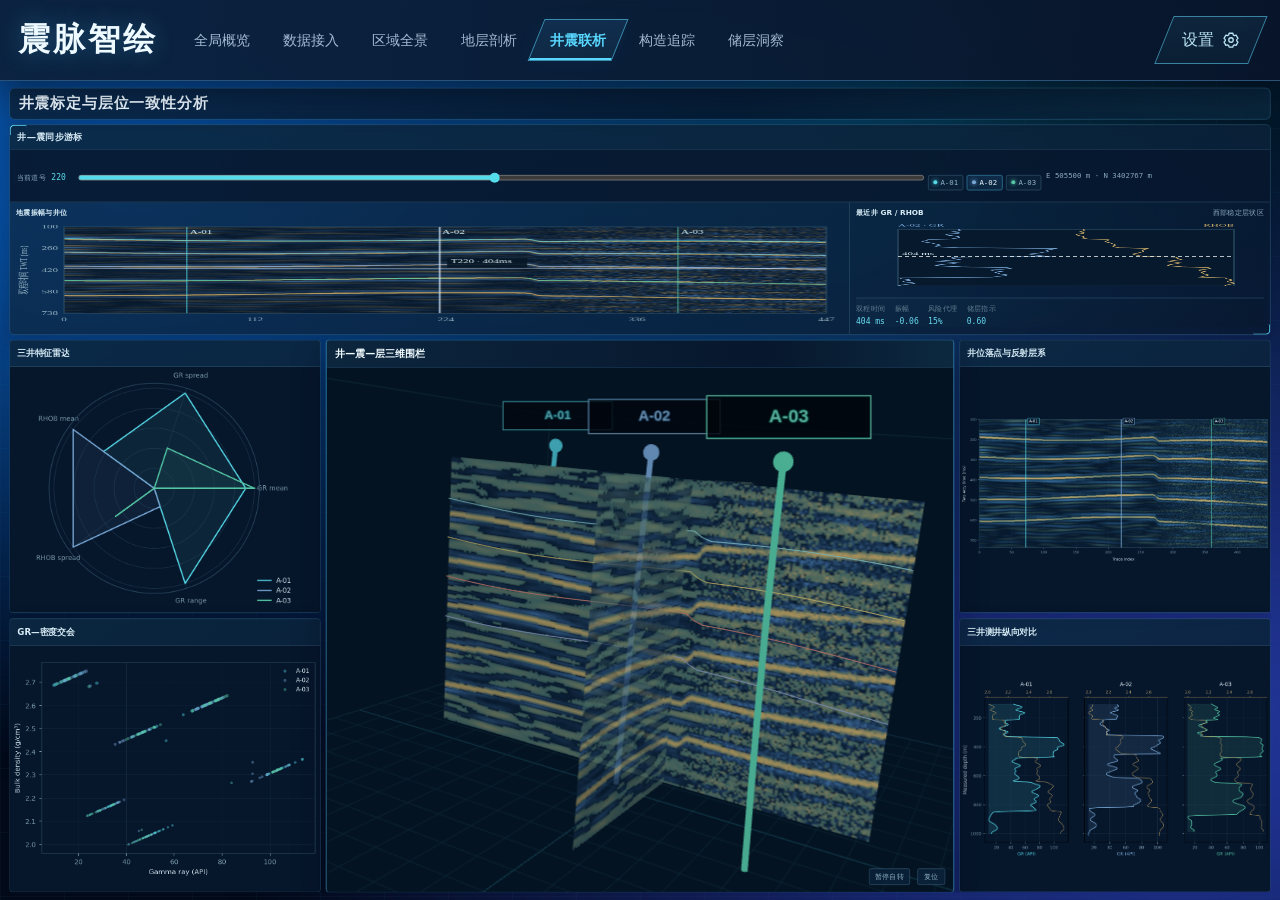
==== site/alignment.html @ fab3a232 "Deploy Zhenmai visualization site" ====
<!doctype html>
<html lang="zh-CN">
<head>
  <meta charset="utf-8"><meta name="viewport" content="width=device-width, initial-scale=1">
  <meta name="description" content="震脉智绘 · 井震联析"><title>井震联析 · 震脉智绘</title>
  <link rel="stylesheet" href="styles.css?v=visual-palette-1"><link rel="stylesheet" href="page-transitions.css?v=curtain-1">
  <script src="page-transitions.js?v=curtain-1"></script><script src="narrative-single-screen.js?v=1" defer></script><script src="assets/story-analysis-data.js?v=visual-palette-1" defer></script><script type="module" src="story-geology-three.js?v=renderer-parity-7"></script><script src="story-linked-analysis.js?v=visual-palette-1" defer></script><script src="active-case-context.js" defer></script><script src="assets/settings-model.js" defer></script><script src="settings.js" defer></script>
</head>
<body class="narrative-page welltie-page">
  <a class="skip-link" href="#main-content">跳到主要内容</a>
  <header class="site-header"><a class="brand" href="index.html">震脉智绘</a><nav aria-label="主要目录">
    <a href="index.html"><span>全局概览</span></a><a href="input.html"><span>数据接入</span></a><a href="data.html"><span>区域全景</span></a><a href="quality.html"><span>地层剖析</span></a><a href="alignment.html" aria-current="page"><span>井震联析</span></a><a href="inference.html"><span>构造追踪</span></a><a href="results.html"><span>储层洞察</span></a>
  </nav></header>
  <div class="narrative-content-viewport" data-narrative-viewport><div class="narrative-screen-canvas" data-narrative-screen><div class="workspace"><main id="main-content" class="story-main" tabindex="-1">
    <header class="story-heading"><div><h1>井震标定与层位一致性分析</h1></div><b>井震联析</b></header>
    <section id="uploaded-case-context" class="active-case-panel uploaded-case-context" hidden aria-label="当前上传案例"></section>
    <section id="analysis-console" class="analysis-console" data-analysis="welltie" aria-label="井震同步联动分析台"></section>
    <div class="story-grid story-orbit-grid welltie-story-grid">
      <figure class="story-panel story-hero-3d story-chart-6 orbit-main"><div class="story-panel-heading"><div><b>01</b><h2>井—震—层三维围栏</h2></div><span>SEISMIC FENCE · 3 WELLS</span></div><div class="story-interactive-3d"><canvas class="story-geology-canvas" data-scene="welltie" tabindex="0" role="img" aria-label="自动旋转、可拖拽缩放的地震振幅围栏与三口井"></canvas><span class="story-3d-hint">自动旋转 · 拖拽接管 · 滚轮缩放</span><button class="story-3d-reset" type="button">复位</button></div></figure>
      <figure class="story-panel story-chart-3 story-compact-chart orbit-side orbit-left-top"><div class="story-panel-heading"><div><b>02</b><h2>三井特征雷达</h2></div><span>WELL SIGNATURE</span></div><img class="story-image contain" src="assets/data-well-radar.png?v=visual-palette-1" alt="三口井伽马与密度统计特征的雷达图"></figure>
      <figure class="story-panel story-wide-panel story-chart-6 orbit-side orbit-right-top"><div class="story-panel-heading"><div><b>03</b><h2>井位落点与反射层系</h2></div><span>SEISMIC + WELLS</span></div><img class="story-image cover" src="assets/data-seismic-section.png?v=visual-palette-1" alt="地震剖面叠加三口井位置"></figure>
      <figure class="story-panel story-chart-3 story-compact-chart orbit-side orbit-left-bottom"><div class="story-panel-heading"><div><b>04</b><h2>GR—密度交会</h2></div><span>CROSSPLOT</span></div><img class="story-image contain" src="assets/data-well-crossplot.png?v=visual-palette-1" alt="三口井伽马值与体积密度的交会散点图"></figure>
      <figure class="story-panel story-logs-panel story-chart-12 orbit-side orbit-right-bottom"><div class="story-panel-heading"><div><b>05</b><h2>三井测井纵向对比</h2></div><span>GR + RHOB</span></div><img class="story-image contain" src="assets/data-well-log-correlation.png?v=visual-palette-1" alt="三口井的伽马和密度测井曲线对比"></figure>
    </div>
  </main></div></div></div>
</body>
</html>
---- site/styles.css ----
/* 任务2：深蓝科技风。四页共享主题，大屏动画为装饰效果。 */
:root {
  color-scheme: dark;
  --bg: #050e21;
  --surface: #0b1d36;
  --surface-deep: #08172d;
  --line: #2b5278;
  --accent: #59d8ff;
  --text: #e8f2ff;
  --muted: #a4bad3;
}
* { box-sizing: border-box; }
body { margin: 0; min-height: 100vh; color: var(--text); font: 16px/1.6 system-ui, "Microsoft YaHei", sans-serif; background: radial-gradient(ellipse at 10% 8%, #12375688, transparent 42%), radial-gradient(ellipse at 95% 70%, #142e6080, transparent 42%), var(--bg); background-attachment: fixed; }
body::before { content: ""; position: fixed; inset: 0; pointer-events: none; background-image: linear-gradient(#59d8ff09 1px, transparent 1px), linear-gradient(90deg, #59d8ff09 1px, transparent 1px); background-size: 64px 64px; }
body > header, body > .workspace { position: relative; }
a { color: var(--accent); }
a:focus-visible, button:focus-visible, input:focus-visible, select:focus-visible { outline: 2px solid var(--accent); outline-offset: 4px; }
.skip-link { position: absolute; left: 16px; top: -100px; z-index: 10; padding: 10px 16px; border: 1px solid var(--accent); background: var(--surface-deep); }
.skip-link:focus { top: 8px; }
.site-header { display: flex; align-items: center; flex-wrap: wrap; gap: 40px; padding: 16px 18px; background: linear-gradient(100deg, #0c213cee, #08152bee); border-bottom: 1px solid var(--line); box-shadow: 0 8px 32px #02071380; }
.brand { flex-shrink: 0; color: #edfaff; font-size: 32px; line-height: 1.3; font-weight: 700; letter-spacing: 3px; text-decoration: none; text-shadow: 0 0 24px #59d8ff40; }
.site-header nav { display: flex; flex-wrap: wrap; align-items: center; gap: 10px; }
nav a { display: block; transform: skewX(-22deg); padding: 10px 18px; border: 1px solid transparent; border-radius: 0; color: var(--muted); font-size: 16px; text-decoration: none; white-space: nowrap; transition: background .2s, color .2s, border-color .2s; }
nav a > span { display: block; transform: skewX(22deg); }
nav a:hover { color: var(--text); border-color: var(--line); background: #16385788; }
nav a[aria-current="page"] { color: var(--accent); border-color: #388db0; background: linear-gradient(180deg, #1b477166, #12334c88); box-shadow: inset 0 -2px 0 var(--accent), 0 0 20px #59d8ff0a; font-weight: 700; }
.site-header nav { flex: 1; }
.settings-nav-button { flex-shrink: 0; margin: 0 4px 0 auto; padding: 10px 17px; transform: skewX(-22deg); border: 1px solid #3883a0; border-radius: 0; background: linear-gradient(180deg,#173b5566,#0c263b88); color: #bce6f5; cursor: pointer; font-size: 16px; line-height: 1.6; }
.settings-nav-button > span { display: flex; align-items: center; gap: 8px; transform: skewX(22deg); }
.settings-nav-button svg { width: 18px; height: 18px; }
.settings-nav-button:hover { border-color: #63d6e9; color: #e3faff; background: #1b455b; }
.settings-dialog { width: min(560px,calc(100vw - 32px)); padding: 22px 24px 18px; color: #d7e6ef; border: 1px solid #36566c; border-radius: 12px; background: linear-gradient(145deg,#10263a,#081827); box-shadow: 0 24px 85px #000b; }
.settings-dialog::backdrop { background: #020911c9; backdrop-filter: blur(4px); }
.settings-heading { display: flex; align-items: center; gap: 12px; padding-bottom: 9px; }
.settings-heading h2 { margin: 0; color: #dcecf5; font-size: 17px; font-weight: 500; }
.settings-status { display: inline-flex; align-items: center; gap: 6px; margin-left: auto; font-size: 11px; color: #a9becb; }
.settings-status i { width: 7px; height: 7px; border-radius: 50%; background: #e6c365; box-shadow: 0 0 7px #e6c335; }
.settings-status[data-state="connected"] i { background: #64d5a9; box-shadow: 0 0 7px #64d5a935; }
.settings-status[data-state="disconnected"] i { background: #ed777f; box-shadow: 0 0 7px #ed777f35; }
.settings-refresh { display: grid; place-items: center; width: 28px; height: 28px; margin: 0; padding: 4px; border: 1px solid #34566d; border-radius: 5px; color: #9dc9d4; background: #0a2132; cursor: pointer; }
.settings-refresh:disabled { opacity: .6; }
.settings-refresh-icon { width: 18px; height: 18px; transform-origin: center; }
.settings-rows { display: block; margin: 0; }
.settings-rows > div { display: flex; align-items: center; justify-content: space-between; gap: 18px; min-width: 0; padding: 16px 0; border-bottom: 1px dashed #6b87932a; }
.settings-rows > div:last-child { border-bottom: 0; }
.settings-rows dt { flex: none; color: #8fa6b6; font-size: 13px; font-weight: 400; }
.settings-rows dd { margin: 0; color: #6cddde; font-size: 13px; line-height: 1.55; font-family: 'Cascadia Mono',Consolas,monospace; text-align: right; overflow-wrap: anywhere; }
.settings-rows .settings-parameters dt { color: #bdced9; font-size: 16px; font-weight: 700; }
.settings-rows .settings-parameters dd { color: #8ce8e4; font-size: 13px; font-weight: 600; }
.settings-footer { display: flex; justify-content: flex-end; margin-top: 14px; }
.settings-footer button { margin: 0; padding: 6px 18px; border: 1px solid #49778a; border-radius: 5px; background: #123145; color: #b5e1e4; font-size: 13px; cursor: pointer; }
@media (max-width:600px) { .settings-dialog { padding: 18px; } .settings-rows > div { gap: 12px; } .settings-rows dd { font-size: 11px; } .settings-nav-button { padding: 10px 13px; } }
.workspace { max-width: 1440px; min-height: 75vh; margin: 0 auto; }
main { min-width: 0; width: 100%; padding: 32px 24px; }
.page-heading { margin: 8px auto 30px; text-align: center; }
.page-heading h1 { letter-spacing: 4px; }
.page-heading p { margin: 10px 0 0; color: var(--muted); }
.page-heading::after { content: ""; display: block; width: 80px; height: 2px; margin: 18px auto 0; background: linear-gradient(90deg, transparent, var(--accent), transparent); }
section { position: relative; margin-bottom: 24px; padding: 28px; border: 1px solid var(--line); border-radius: 8px; background: linear-gradient(145deg, #0e2742ee, #08182eee); box-shadow: inset 0 1px 0 #9bdcff0a, 0 12px 32px #00091740; }
section::before, section::after { content: ""; position: absolute; width: 24px; height: 14px; pointer-events: none; }
section::before { top: -1px; left: -1px; border-top: 2px solid var(--accent); border-left: 2px solid var(--accent); border-radius: 8px 0 0; }
section::after { bottom: -1px; right: -1px; border-bottom: 2px solid var(--accent); border-right: 2px solid var(--accent); border-radius: 0 0 8px; }
section > h2, section > p { text-align: center; }
h1, h2, h3 { line-height: 1.4; }
h1 { margin: 0; font-size: 28px; }
h2 { margin: 0 0 18px; font-size: 22px; font-weight: 600; }
h3 { margin: 0 0 16px; font-size: 18px; font-weight: 600; }
.grid { display: grid; grid-template-columns: repeat(2, minmax(0, 1fr)); gap: 20px; }
.panel, fieldset, .control-panel { min-width: 0; margin: 0; padding: 20px; border: 1px solid var(--line); border-radius: 6px; background: linear-gradient(145deg, #102d4c66, #07152a99); box-shadow: inset 0 0 22px #10365522; }
.panel h3 { text-align: center; }
figure { margin: 0; }
fieldset { height: 100%; }
legend { padding: 0 10px; color: var(--accent); font-size: 17px; font-weight: 600; }
.placeholder { display: grid; place-items: center; min-height: 220px; padding: 24px; border: 1px solid #284e71; border-radius: 4px; color: var(--muted); text-align: center; background: linear-gradient(#59d8ff06 1px, transparent 1px), linear-gradient(90deg, #59d8ff06 1px, transparent 1px), #06152a; background-size: 32px 32px; }
figcaption, .hint { color: var(--muted); font-size: 14px; }
figcaption { padding-top: 12px; text-align: center; }
label { display: block; margin: 14px 0 8px; color: #c1d3e9; font-size: 14px; }
input, select { width: 100%; max-width: 100%; padding: 12px; border: 1px solid #375c81; border-radius: 5px; color: var(--text); background: #07182d; font: inherit; }
input[type="file"] { border-style: dashed; font-size: 14px; }
input::file-selector-button { margin-right: 12px; padding: 8px 12px; border: 1px solid #3989ac; border-radius: 3px; color: #d7f5ff; background: #143b59; cursor: pointer; }
input[type="checkbox"] { width: auto; margin-right: 8px; accent-color: var(--accent); }
select:disabled, fieldset:disabled { opacity: 1; }
button { display: block; margin: 20px auto 0; padding: 11px 22px; border: 1px solid #397291; border-radius: 5px; color: #bdd1e5; background: linear-gradient(180deg, #193953, #102940); font: inherit; }
button:disabled { cursor: not-allowed; }
#processing-parameters { margin-top: 20px; text-align: center; }
dl { display: grid; grid-template-columns: repeat(3, minmax(0, 1fr)); gap: 14px; }
dd { margin: 8px 0 0; font-size: 20px; }
table { width: 100%; margin-top: 18px; border: 1px solid var(--line); border-collapse: collapse; background: #081a31; }
caption { margin-bottom: 12px; color: var(--muted); font-size: 14px; text-align: center; }
th, td { padding: 14px; border: 1px solid var(--line); text-align: center; }
th { color: #c3e5fa; background: #12314c; font-weight: 500; }
td { color: var(--muted); }
/* 首页保留大图框架和底部监测栏。 */
.home-main { padding-bottom: 24px; }
.visual-screen { padding: 0; border-color: #366786; background: #07172d; overflow: hidden; }
.screen-visual { position: relative; display: grid; place-items: center; min-height: 0; height: auto; aspect-ratio: 16 / 9; overflow: hidden; isolation: isolate; }
.hero-image { display: block; width: 100%; height: 100%; object-fit: contain; }
.runtime-info { margin-bottom: 0; padding: 24px; }
.runtime-grid { grid-template-columns: repeat(5, minmax(0, 1fr)); margin: 20px 0 0; gap: 14px; }
.runtime-grid > div { min-width: 0; padding: 18px 12px; border: 1px solid #2d5477; border-radius: 5px; background: linear-gradient(145deg, #12304d88, #07172d); text-align: center; }
.runtime-grid dt { color: var(--muted); font-size: 14px; }
.runtime-grid dd { color: #b8eeff; font-size: 24px; font-variant-numeric: tabular-nums; overflow-wrap: anywhere; }
/* 首页动态明暗背景与无边框液态玻璃监测卡片。 */
.home-page > header, .home-page > .workspace { z-index: 1; }
.home-page::after { content: ""; position: fixed; inset: -12%; z-index: 0; pointer-events: none; background: radial-gradient(ellipse at 18% 26%, #075ab9ee, transparent 49%), radial-gradient(ellipse at 84% 76%, #263baee0, transparent 51%), radial-gradient(ellipse at 64% 25%, #07688799, transparent 40%); filter: blur(26px); animation: home-aura 8s ease-in-out infinite; }
.home-page .runtime-info { padding: 0; border: 0; border-radius: 0; background: transparent; box-shadow: none; }
.home-page .runtime-info::before, .home-page .runtime-info::after { content: none; }
.home-page .runtime-grid { margin: 0; gap: 18px; }
.home-page .runtime-grid > .glass-card { position: relative; display: flex; flex-direction: column; align-items: center; justify-content: center; min-height: 190px; padding: 22px 14px; overflow: hidden; border: 0; border-radius: 24px; background: rgba(4, 18, 42, .24); backdrop-filter: blur(8px) saturate(135%); -webkit-backdrop-filter: blur(8px) saturate(135%); box-shadow: 0 12px 30px #00091430; }
.glass-card::before { content: ""; position: absolute; inset: 0; pointer-events: none; background: radial-gradient(ellipse at 10% 0, #c5edff1a, transparent 60%), linear-gradient(140deg, #d3f2ff05, transparent 50%); }
.glass-card dt, .glass-card dd { position: relative; }
.home-page .runtime-grid dt { color: #c0d4e9; }
.home-page .runtime-grid dd { margin: 12px 0 0; }
.metric-chart small { display: block; margin-top: 8px; color: var(--muted); font-size: 12px; }
.usage-chart { position: relative; width: 92px; height: 92px; margin: auto; }
.usage-chart svg { display: block; width: 100%; height: 100%; transform: rotate(-90deg); }
.usage-chart circle { fill: none; stroke-width: 9; }
.usage-fill { stroke: #35bd7a; stroke-linecap: butt; }
.data-input-grid { max-width: 1180px; margin: 0 auto; }
.check-data-button:not(:disabled) { color: #d5f5ff; border-color: #459dbd; cursor: pointer; }
.check-data-button:disabled { opacity: .5; }
.file-upload-control { position: relative; display: flex; align-items: center; gap: 12px; padding: 12px; border: 1px dashed #375c81; border-radius: 5px; background: #07182d; }
.upload-file-input { position: absolute; width: 1px; height: 1px; margin: -1px; padding: 0; border: 0; overflow: hidden; clip-path: inset(50%); }
.file-upload-control:focus-within { outline: 2px solid var(--accent); outline-offset: 3px; }
.file-select-button { flex: none; margin: 0; padding: 8px 12px; border: 1px solid #3989ac; border-radius: 3px; color: #d7f5ff; background: #143b59; cursor: pointer; font-size: 14px; }
.file-upload-status { flex: 1; min-width: 0; display: grid; gap: 8px; min-height: 24px; margin: 0; padding: 0; list-style: none; font-size: 14px; }
.file-upload-status li { display: flex; align-items: center; gap: 8px; }
.upload-file-name { flex: 0 1 auto; min-width: 0; overflow: hidden; white-space: nowrap; text-overflow: ellipsis; color: #c9ddec; }
.upload-file-state { min-width: 0; overflow-wrap: anywhere; color: var(--muted); }
.upload-file-state[data-state="ready"] { flex: none; color: #35bd7a; font-size: 20px; font-weight: 700; }
.upload-file-state[data-state="error"] { color: #ff9d9d; }
.data-validation-controls { text-align: center; }
.data-validation-controls .hint { margin: 10px 0 0; }
dialog { width: min(940px, calc(100vw - 32px)); max-height: 85vh; padding: 24px; overflow: auto; border: 1px solid #397ba1; border-radius: 12px; color: var(--text); background: linear-gradient(145deg, #102e4d, #08182e); box-shadow: 0 24px 80px #000916aa; }
dialog::backdrop { background: #02091dcc; backdrop-filter: blur(6px); }
.dialog-heading { display: flex; align-items: center; gap: 16px; }
.dialog-heading h2 { flex: 1; margin: 0; text-align: center; }
#close-data-check { margin: 0; width: 38px; height: 38px; padding: 0; border: 0; background: transparent; color: var(--accent); font-size: 28px; cursor: pointer; }
#data-check-note { margin: 16px 0; text-align: center; }
.table-scroll { overflow: auto; }
.table-scroll table { min-width: 560px; }
.table-scroll td { overflow-wrap: anywhere; }
/* 首页左图右侧监测：说明留白位于图片下方。 */
.home-main { display: grid; grid-template-columns: minmax(0, 1fr) clamp(180px, 18vw, 240px); gap: 20px; align-items: stretch; }
.home-page .visual-screen { display: grid; grid-template-rows: minmax(0, 1fr) clamp(140px, 20dvh, 210px); min-width: 0; min-height: 0; margin: 0; }
.home-page .screen-visual { width: 100%; height: 100%; min-height: 0; aspect-ratio: auto; }
.home-page .hero-image { min-width: 0; min-height: 0; }
.visual-explanation { min-height: 0; padding: 12px 16px; background: transparent; }
.home-page .runtime-info { min-width: 0; min-height: 0; margin: 0; }
.home-page .runtime-grid { display: grid; height: 100%; grid-template-columns: minmax(0, 1fr); grid-template-rows: repeat(4, minmax(0, 1fr)); gap: 10px; }
.home-page .runtime-grid > .glass-card { min-height: 0; padding: 10px 12px; border-radius: 18px; }
.home-page .runtime-grid dd { margin-top: 6px; font-size: 22px; }
.home-page .usage-chart { width: clamp(40px, 8dvh, 68px); height: clamp(40px, 8dvh, 68px); }
.home-page .metric-chart small { margin-top: 4px; font-size: 11px; line-height: 1.3; }
@media (min-width: 900px) and (min-height: 560px) {
  .home-page { display: flex; flex-direction: column; height: 100dvh; }
  .home-page .site-header { flex: none; }
  .home-page .workspace { flex: 1; width: 100%; min-height: 0; }
  .home-page .home-main { height: 100%; min-height: 0; padding: 24px; }
}
@media (min-width: 900px) and (max-height: 740px) {
  .home-page .home-main { padding: 16px 24px; }
  .home-page .runtime-grid > .glass-card { padding: 8px 10px; }
  .home-page .runtime-grid dt { font-size: 12px; }
  .home-page .runtime-grid dd { margin-top: 4px; }
  .home-page .usage-chart { width: clamp(32px, 7dvh, 56px); height: clamp(32px, 7dvh, 56px); }
}
@media (max-width: 899px), (max-height: 559px) {
  .home-page .visual-screen { min-height: 500px; }
  .home-page .runtime-grid { min-height: 500px; }
}
@media (max-width: 540px) {
  .home-page .home-main { grid-template-columns: minmax(0, 1fr) 120px; gap: 10px; padding: 16px 10px; }
  .home-page .runtime-grid > .glass-card { padding: 10px 6px; }
  .home-page .runtime-grid dt { font-size: 12px; }
}
@keyframes home-aura { 0%, 100% { opacity: .38; transform: translate(-12%, -6%) scale(1); } 25% { opacity: .8; transform: translate(6%, -10%) scale(1.1); } 50% { opacity: 1; transform: translate(12%, 6%) scale(1.14); } 75% { opacity: .7; transform: translate(-6%, 10%) scale(1.06); } }
@media (max-width: 760px) {
  .site-header { gap: 16px; padding: 16px 18px; }
  .brand { font-size: 28px; }
  .site-header nav { gap: 6px; }
  nav a { padding: 8px 12px; font-size: 14px; }
  main { padding: 24px 16px; }
  section { padding: 20px 16px; }
  .grid, dl { grid-template-columns: 1fr; }
  h1 { font-size: 24px; }
  .panel, fieldset, .control-panel { padding: 16px; }
  .placeholder { min-height: 190px; }
  .screen-visual { min-height: 0; height: auto; }
  .runtime-info { padding: 20px 16px; }
}
@media (max-width: 480px) {
  .site-header nav { width: 100%; justify-content: center; }
  nav a { padding: 8px 10px; }
}
@media (prefers-reduced-motion: reduce) {
  .home-page::after { animation-duration: 16s; }
  nav a { transition: none; }
}
/* 首页铺宽，并将两张示例图连接到地质结构。 */
.home-page { background-color: #020918; }
.home-page .workspace { max-width: none; width: 100%; }
.home-page .home-main { grid-template-columns: minmax(0, 1fr) clamp(200px, 18vw, 300px); gap: 18px; padding: 12px 16px 16px; }
.home-page .visual-screen { background: rgba(4, 18, 42, .22); backdrop-filter: blur(8px) saturate(120%); -webkit-backdrop-filter: blur(8px) saturate(120%); }
.example-charts { display: grid; grid-template-columns: repeat(2, minmax(0, 1fr)); gap: 18px; }
.example-chart { display: grid; grid-template-rows: auto minmax(0, 1fr); min-width: 0; min-height: 0; padding: 8px 12px; border: 1px solid #284965; border-radius: 5px; background: rgba(4, 18, 42, .1); }
.example-chart figcaption { padding: 0 0 4px; color: #cfe4f2; font-size: 14px; }
.example-chart figcaption span { margin-left: 10px; color: var(--muted); font-size: 11px; }
.example-chart svg { display: block; width: 100%; height: 100%; min-height: 0; }
.example-chart svg text { fill: #a4bad3; font: 14px system-ui, sans-serif; }
.chart-grid { stroke: #25405a; stroke-width: 1; fill: none; }
.chart-axis { stroke: #5c7894; stroke-width: 1; fill: none; }
.chart-signal { fill: none; stroke-width: 2; stroke-linejoin: round; stroke-linecap: round; }
.seismic-signal, .seismic-link { stroke: #75c4d8; }
.well-signal, .well-link { stroke: #a1b2e9; }
.trace-connections { position: absolute; inset: 0; z-index: 3; display: block; width: 100%; height: 100%; overflow: visible; pointer-events: none; }
.trace-path { fill: none; stroke-width: 1.6; stroke-linejoin: round; opacity: .85; }
.home-page .model-name { font-size: clamp(16px, 1.3vw, 21px); white-space: nowrap; }
.model-version { display: block; margin-top: 8px; font-size: 12px; line-height: 1.5; color: #a4bad3; }
.home-page .metric-chart { display: flex; flex-direction: column; align-items: center; gap: 4px; }
.home-page .usage-chart { width: clamp(40px, calc((100dvh - 140px) / 4 - 80px), 100px); height: clamp(40px, calc((100dvh - 140px) / 4 - 80px), 100px); }
.usage-number { display: block; color: #dff4ff; font-size: 22px; line-height: 1.2; text-align: center; }
@media (min-width: 900px) and (max-height: 740px) {
  .home-page .usage-chart { width: clamp(40px, calc((100dvh - 132px) / 4 - 70px), 86px); height: clamp(40px, calc((100dvh - 132px) / 4 - 70px), 86px); }
  .usage-number { font-size: 20px; }
}
@media (min-width: 900px) and (max-height: 740px) {
  .site-header { padding-top: 12px; padding-bottom: 12px; }
  .home-page .visual-explanation { padding: 8px 12px; }
  .example-chart { padding: 6px 10px; }
}
@media (max-width: 540px) {
  .home-page .home-main { grid-template-columns: minmax(0, 1fr) 120px; gap: 10px; padding: 12px 8px; }
  .home-page .visual-screen { min-height: 680px; grid-template-rows: minmax(0, 1fr) 280px; }
  .home-page .runtime-grid { min-height: 680px; }
  .example-charts { grid-template-columns: 1fr; gap: 10px; padding: 8px; }
}

/* Complete outlines keep the unoccupied arc transparent. */
.usage-chart circle.usage-outline { stroke: #1c416d; stroke-width: 1.4; }

/* 大屏左上角的横向分布图与地质结构分别占位。 */
.home-page .screen-visual { grid-template-columns: clamp(260px, 23vw, 340px) minmax(0, 1fr); gap: 14px; padding: 22px; }
.geology-distribution { align-self: start; width: 100%; min-width: 0; }
.geology-distribution h2 { margin: 0 0 22px; color: #d9ebf7; font-size: 18px; letter-spacing: 1px; text-align: left; }
.distribution-rows { display: grid; gap: 22px; margin: 0; padding: 0; list-style: none; }
.distribution-row { display: grid; grid-template-columns: 88px minmax(0, 1fr) 56px; gap: 10px; align-items: center; font-size: 12px; }
.distribution-name { color: #bed4e8; white-space: nowrap; }
.distribution-value { color: #d1eceb; text-align: right; font-variant-numeric: tabular-nums; white-space: nowrap; }
.distribution-track { display: block; height: 12px; }
.distribution-fill { display: block; height: 100%; border-radius: 999px; background: linear-gradient(90deg, #176bc5, #29c7a5); }
@media (max-width: 899px) {
  .home-page .screen-visual { grid-template-columns: minmax(0, 1fr); grid-template-rows: auto minmax(0, 1fr); gap: 14px; padding: 16px; }
  .geology-distribution { max-width: 380px; justify-self: start; }
  .geology-distribution h2 { margin-bottom: 14px; font-size: 16px; }
  .distribution-rows { gap: 12px; }
}
@media (max-width: 540px) {
  .home-page .screen-visual { padding: 12px; gap: 10px; }
  .distribution-row { grid-template-columns: 82px minmax(0, 1fr) 49px; gap: 6px; font-size: 11px; }
  .distribution-track { height: 10px; }
}

/* 首页数据驾驶舱：顶部 KPI、三列运行态面板与底部明细表。 */
.home-page { overflow-y: auto; }
.home-page .workspace { min-height: 0; }
.home-page .home-main {
  display: grid;
  grid-template-columns: minmax(236px, 274px) minmax(540px, 1fr) minmax(252px, 296px);
  grid-template-areas:
    "overview overview overview"
    "left visual runtime"
    "bottom bottom bottom";
  grid-template-rows: auto auto auto;
  gap: 14px;
  height: auto;
  min-height: 100%;
  padding: 14px 16px 22px;
}
.home-page .dashboard-overview { grid-area: overview; margin: 0; padding: 16px 18px; border-color: #285573; background: linear-gradient(100deg, #0b223bd9, #07172dd9 58%, #0c2940c7); }
.dashboard-overview::before, .dashboard-overview::after, .dashboard-bottom::before, .dashboard-bottom::after { content: none; }
.dashboard-title-row { display: flex; align-items: center; justify-content: space-between; gap: 20px; margin-bottom: 14px; }
.dashboard-title-row h1 { margin: 2px 0 0; color: #edf8ff; font-size: 22px; letter-spacing: .08em; }
.dashboard-kicker { margin: 0; color: #56cfe6; font: 9px/1.4 Consolas, monospace; letter-spacing: .2em; text-align: left !important; }
.dashboard-live { display: flex; align-items: center; gap: 9px; color: #8fb0c5; font-size: 11px; white-space: nowrap; }
.dashboard-live i { width: 7px; height: 7px; border-radius: 50%; background: #55e0b4; box-shadow: 0 0 0 4px #55e0b414, 0 0 10px #55e0b4; animation: dashboard-pulse 1.8s ease-out infinite; }
.dashboard-live time { min-width: 70px; padding-left: 8px; border-left: 1px solid #31536b; color: #69d9e5; font: 11px/1.4 Consolas, monospace; }
.overview-kpis { display: grid; grid-template-columns: repeat(6, minmax(0, 1fr)); gap: 8px; margin: 0; }
.overview-kpis > div { position: relative; min-width: 0; padding: 11px 13px; overflow: hidden; border: 1px solid #284d68; border-radius: 4px; background: linear-gradient(145deg, #0e2b48a8, #07172da6); }
.overview-kpis > div::after { content: ""; position: absolute; right: -17px; bottom: -23px; width: 62px; height: 62px; border: 1px solid #4f9ab81c; border-radius: 50%; }
.overview-kpis dt { color: #89a8bd; font-size: 10px; letter-spacing: .08em; }
.overview-kpis dd { margin: 2px 0 1px; color: #e4f6ff; font: 600 21px/1.2 Consolas, monospace; white-space: nowrap; }
.overview-kpis dd small { margin-left: 3px; color: #91b3c7; font-size: 10px; }
.overview-kpis > div > small { display: block; overflow: hidden; color: #5f8199; font-size: 9px; white-space: nowrap; text-overflow: ellipsis; }
.overview-kpis .kpi-good { color: #67e0b6; }
.overview-kpis .kpi-accent { color: #66dbf0; }

.dashboard-rail { display: flex; flex-direction: column; gap: 12px; min-width: 0; }
.dashboard-left { grid-area: left; }
.dashboard-right { grid-area: right; }
.dashboard-card { min-width: 0; overflow: hidden; border: 1px solid #284d69; border-radius: 6px; background: linear-gradient(145deg, #0b2239db, #06162bd9); box-shadow: inset 0 1px 0 #8cdfff0b, 0 10px 28px #000b1836; }
.dashboard-card > header { display: flex; align-items: center; justify-content: space-between; gap: 10px; min-height: 43px; padding: 10px 12px; border-bottom: 1px solid #274760; background: #0c263e8f; }
.dashboard-card > header > div { display: flex; align-items: center; min-width: 0; gap: 8px; }
.dashboard-card > header span { color: #4f9bb8; font: 9px/1 Consolas, monospace; }
.dashboard-card > header h2 { margin: 0; overflow: hidden; color: #d8edf7; font-size: 13px; font-weight: 600; letter-spacing: .05em; white-space: nowrap; text-overflow: ellipsis; }
.dashboard-card > header em { flex: none; color: #5d899f; font: normal 8px/1 Consolas, monospace; letter-spacing: .08em; }
.compact-table-wrap { overflow-x: auto; }
.compact-table { width: 100%; margin: 0; border: 0; background: transparent; font-size: 10px; }
.compact-table th, .compact-table td { padding: 8px 7px; border: 0; border-bottom: 1px solid #233f563d; text-align: left; white-space: nowrap; }
.compact-table th { color: #6d91a8; background: #07192b94; font-size: 9px; font-weight: 500; }
.compact-table td { color: #a9c1d1; }
.compact-table tbody tr:last-child td { border-bottom: 0; }
.compact-table td:last-child, .compact-table th:last-child { text-align: right; }
.status-ok { color: #62d9ae; font-weight: 500; }
.asset-card { flex: 1 1 auto; }
.well-card, .quality-card { flex: 0 0 auto; }
.well-stat-list { display: grid; gap: 5px; padding: 11px 12px 7px; }
.well-stat-list > div { display: grid; grid-template-columns: 7px 44px 1fr auto; gap: 8px; align-items: center; min-width: 0; padding: 5px 0; font-size: 10px; }
.well-stat-list i { width: 6px; height: 18px; border-radius: 3px; background: var(--well); box-shadow: 0 0 8px var(--well); }
.well-stat-list strong { color: #d7e9f2; }
.well-stat-list span { overflow: hidden; color: #718fa4; white-space: nowrap; text-overflow: ellipsis; }
.well-stat-list b { color: #89cbd5; font: 10px/1 Consolas, monospace; }
.mini-axis { position: relative; height: 18px; margin: 0 12px 12px; border-top: 1px solid #365d77; background: linear-gradient(90deg, #59d8ff0b 1px, transparent 1px) 0 0 / 20% 100%; }
.mini-axis i { position: absolute; top: -4px; width: 1px; height: 11px; background: #70ddec; box-shadow: 0 0 7px #70ddec; }
.quality-bars { display: grid; gap: 11px; padding: 12px; }
.quality-bars > div { display: grid; grid-template-columns: 1fr auto; gap: 5px 8px; align-items: center; font-size: 9px; }
.quality-bars span { color: #8ba7b9; }
.quality-bars b { color: #bfdce7; font: 9px/1 Consolas, monospace; }
.quality-bars i { grid-column: 1 / -1; display: block; height: 4px; overflow: hidden; border-radius: 4px; background: #102e44; }
.quality-bars u { display: block; min-width: 3px; height: 100%; border-radius: inherit; background: linear-gradient(90deg, #176bc5, #37d7b1); text-decoration: none; }
.quality-bars .risk-low { background: #45ca9c; }
.quality-bars .risk-mid { background: linear-gradient(90deg, #2c92c8, #d8b85b); }
.quality-bars .risk-high { background: linear-gradient(90deg, #d8b85b, #dc7181); }

.home-page .visual-screen { grid-area: visual; align-self: stretch; min-height: 620px; margin: 0; grid-template-rows: minmax(0, 1fr) 170px; border-color: #285b78; background: rgba(4, 18, 42, .42); }
.home-page .screen-visual { padding: 18px; grid-template-columns: minmax(210px, 31%) minmax(0, 1fr); }
.home-page .geology-distribution h2 { margin-bottom: 16px; font-size: 14px; }
.home-page .distribution-rows { gap: 16px; }
.home-page .distribution-row { grid-template-columns: 76px minmax(0, 1fr) 48px; gap: 7px; font-size: 10px; }
.home-page .visual-explanation { padding: 9px 11px; }
.home-page .example-charts { gap: 10px; }
.home-page .example-chart { background: #04152b8c; }

.home-page .runtime-info { grid-area: runtime; align-self: start; min-height: 0; }
.home-page .runtime-grid { display: grid; grid-template-columns: repeat(2, minmax(0, 1fr)); grid-template-rows: auto auto; height: auto; gap: 8px; }
.home-page .runtime-grid > .glass-card { min-height: 112px; padding: 11px 8px; border: 1px solid #284d696b; border-radius: 7px; background: linear-gradient(145deg, #0b263fbd, #06162bbd); }
.home-page .runtime-grid > .glass-card:first-child { grid-column: 1 / -1; min-height: 86px; }
.home-page .runtime-grid dt { font-size: 10px; }
.home-page .runtime-grid dd { margin-top: 5px; font-size: 17px; }
.home-page .runtime-grid > .glass-card:first-child dd { margin-top: 4px; }
.home-page .model-name { font-size: 15px; }
.home-page .model-version { margin-top: 2px; font-size: 9px; }
.home-page .usage-chart { width: 45px; height: 45px; }
.home-page .usage-number { font-size: 13px; }
.home-page .metric-chart { gap: 1px; }
.home-page .service-metric { display: grid; place-items: center; gap: 4px; }
.home-page .service-metric strong { color: #64dfbd; font: 600 19px/1 Consolas, monospace; }
.home-page .service-metric small { color: #628399; font: 8px/1.3 Consolas, monospace; white-space: nowrap; }
.home-page .dashboard-right { grid-area: runtime; align-self: stretch; z-index: 2; padding-top: 333px; }
.alignment-matrix-card, .queue-card { flex: 1 1 0; }
.matrix-table td:first-child { color: #c7dce8; }
.matrix-table td b { color: #68dabc; font: 10px/1 Consolas, monospace; }
.well-dot { display: inline-block; width: 6px; height: 6px; margin-right: 6px; border-radius: 50%; }
.dot-a01 { background: #56cfe7; }.dot-a02 { background: #97a9f3; }.dot-a03 { background: #36c69e; }
.queue-list { display: grid; gap: 0; margin: 0; padding: 4px 11px 8px; list-style: none; }
.queue-list li { display: grid; grid-template-columns: 9px 1fr auto; gap: 7px; align-items: center; padding: 9px 0; border-bottom: 1px solid #27445a55; color: #a8c1d0; font-size: 10px; }
.queue-list li:last-child { border-bottom: 0; }
.queue-list i { width: 6px; height: 6px; border: 1px solid #4db8cf; border-radius: 50%; box-shadow: inset 0 0 4px #4db8cf; }
.queue-list b { color: #5f899e; font-size: 9px; font-weight: 500; }

.home-page .dashboard-bottom { grid-area: bottom; display: grid; grid-template-columns: repeat(3, minmax(0, 1fr)); gap: 12px; margin: 0; padding: 0; border: 0; background: transparent; box-shadow: none; }
.dashboard-bottom > .dashboard-card { min-height: 218px; }
.workflow-steps { display: grid; gap: 0; margin: 0; padding: 7px 12px; list-style: none; }
.workflow-steps li { display: grid; grid-template-columns: 22px 1fr auto; gap: 8px; align-items: center; min-width: 0; padding: 7px 0; border-bottom: 1px solid #27445a55; }
.workflow-steps li:last-child { border: 0; }
.workflow-steps li > i { display: grid; place-items: center; width: 20px; height: 20px; border: 1px solid #365e78; border-radius: 50%; color: #688ba1; font: normal 9px/1 Consolas, monospace; }
.workflow-steps li div { min-width: 0; }
.workflow-steps strong, .workflow-steps span { display: block; overflow: hidden; white-space: nowrap; text-overflow: ellipsis; }
.workflow-steps strong { color: #bcd4e1; font-size: 10px; }
.workflow-steps span { color: #5d7d92; font-size: 9px; }
.workflow-steps li > b { color: #5f8196; font: 9px/1 Consolas, monospace; }
.workflow-steps .is-done > i { border-color: #399878; color: #6ee4b8; background: #123d36; }
.workflow-steps .is-done > b { color: #60d7ac; }
.workflow-steps .is-current > i { border-color: #419db9; color: #78dff0; box-shadow: 0 0 9px #4ec7e13b; }
.event-list { display: grid; gap: 0; margin: 0; padding: 7px 12px; list-style: none; }
.event-list li { display: grid; grid-template-columns: 51px 7px 1fr; gap: 8px; align-items: center; min-width: 0; padding: 9px 0; border-bottom: 1px solid #27445a55; color: #9fb8c8; font-size: 9px; }
.event-list li:last-child { border: 0; }
.event-list time { color: #55768c; font: 8px/1 Consolas, monospace; }
.event-list i { width: 6px; height: 6px; border-radius: 50%; }
.event-good { background: #54d3a6; box-shadow: 0 0 6px #54d3a6; }
.event-warn { background: #e0b660; box-shadow: 0 0 6px #e0b660; }
.event-list span { overflow: hidden; white-space: nowrap; text-overflow: ellipsis; }
@keyframes dashboard-pulse { 70% { box-shadow: 0 0 0 7px #55e0b400, 0 0 10px #55e0b4; } 100% { box-shadow: 0 0 0 0 #55e0b400, 0 0 10px #55e0b4; } }

@media (min-width: 900px) and (min-height: 560px) {
  .home-page { display: block; height: auto; min-height: 100dvh; }
  .home-page .workspace { min-height: 0; }
  .home-page .home-main { height: auto; padding: 14px 16px 22px; }
}
@media (max-width: 1199px) {
  .home-page .home-main {
    grid-template-columns: minmax(225px, .34fr) minmax(0, .66fr);
    grid-template-areas: "overview overview" "left visual" "runtime right" "bottom bottom";
  }
  .overview-kpis { grid-template-columns: repeat(3, minmax(0, 1fr)); }
  .dashboard-left { align-self: stretch; }
  .home-page .visual-screen { min-height: 680px; }
  .home-page .runtime-info, .dashboard-right { align-self: stretch; }
  .home-page .dashboard-right { grid-area: right; padding-top: 0; }
}
@media (max-width: 899px) {
  .home-page .home-main { display: grid; grid-template-columns: minmax(0, 1fr); grid-template-areas: "overview" "visual" "left" "runtime" "right" "bottom"; padding: 10px; }
  .dashboard-title-row { align-items: flex-start; }
  .overview-kpis { grid-template-columns: repeat(2, minmax(0, 1fr)); }
  .home-page .visual-screen { min-height: 690px; }
  .home-page .runtime-grid { min-height: 0; grid-template-columns: repeat(3, minmax(0, 1fr)); }
  .home-page .runtime-grid > .glass-card:first-child { grid-column: 1 / -1; }
  .home-page .dashboard-bottom { grid-template-columns: minmax(0, 1fr); }
}
@media (max-width: 560px) {
  html, .home-page { overflow-x: hidden; }
  .home-page .site-header { display: grid; grid-template-columns: minmax(0, 1fr) auto; gap: 10px; overflow: hidden; }
  .home-page .site-header nav { grid-column: 1 / -1; width: 100%; min-width: 0; flex-wrap: nowrap; justify-content: flex-start; overflow-x: auto; scrollbar-width: none; }
  .home-page .site-header nav::-webkit-scrollbar { display: none; }
  .home-page .site-header nav a { flex: none; }
  .home-page .settings-nav-button { grid-column: 2; grid-row: 1; margin: 0; }
  .dashboard-overview { padding: 13px !important; }
  .dashboard-title-row { display: grid; }
  .dashboard-live { justify-content: space-between; }
  .overview-kpis { gap: 6px; }
  .overview-kpis > div { padding: 9px; }
  .overview-kpis dd { font-size: 17px; }
  .home-page .screen-visual { grid-template-columns: minmax(0, 1fr); grid-template-rows: auto minmax(0, 1fr); }
  .home-page .home-main > *, .home-page .screen-visual, .home-page .geology-distribution { width: 100%; max-width: 100%; min-width: 0; overflow: hidden; }
  .home-page .distribution-row { grid-template-columns: 68px minmax(0, 1fr) 42px; gap: 5px; font-size: 9px; }
  .home-page .visual-screen { min-height: 760px; grid-template-rows: minmax(0, 1fr) 280px; }
  .home-page .runtime-grid { grid-template-columns: repeat(2, minmax(0, 1fr)); }
}

/* 数据输入：左侧操作，右侧预置原始资料形态。 */
.data-page .workspace { max-width: none; }
.data-page main { padding: 16px 24px; }
.data-page .page-heading { margin: 0 0 18px; }
.data-page .page-heading p { margin-top: 6px; font-size: 14px; }
.data-page .page-heading::after { content: none; }
.data-layout { display: grid; grid-template-columns: minmax(320px, .35fr) minmax(0, .65fr); gap: 24px; align-items: stretch; }
.data-upload-column { display: flex; flex-direction: column; gap: 16px; min-width: 0; }
.data-page .data-input-grid { flex: 1; width: 100%; grid-template-columns: minmax(0, 1fr); gap: 16px; }
.data-page fieldset { display: flex; flex-direction: column; justify-content: center; padding: 20px; background: rgba(8, 25, 47, .58); }
.data-page .data-input-grid label:first-of-type { margin-top: 4px; }
.data-page .data-validation-controls button { width: 100%; margin: 0; }
.data-page .data-validation-controls .hint { font-size: 12px; }
.input-reference-column { display: grid; grid-template-rows: minmax(0, 1.1fr) minmax(0, .9fr); gap: 16px; min-width: 0; min-height: 0; }
.input-reference-card { display: flex; flex-direction: column; min-width: 0; min-height: 0; padding: 16px 18px; border: 1px solid #2b5278; border-radius: 6px; background: rgba(8, 25, 47, .58); box-shadow: inset 0 1px 0 #75cce80d; }
.input-reference-card figcaption { display: flex; align-items: center; justify-content: space-between; gap: 12px; padding: 0 0 12px; text-align: left; }
.input-reference-card h2 { margin: 0; color: #d7eaf7; font-size: 18px; }
.input-reference-card p { margin: 5px 0 0; color: #90adc5; font-size: 12px; }
.reference-badge { flex: none; padding: 3px 9px; border: 1px solid #2c506a; border-radius: 3px; color: #93b7cc; font-size: 11px; }
.reference-plot { position: relative; flex: 1; min-height: 0; overflow: hidden; background: #08182a; border-radius: 3px; }
.reference-plot img { display: block; width: 100%; height: 100%; object-fit: contain; }
.reference-plot::after { content: ""; position: absolute; top: 0; bottom: 0; left: -18%; width: 18%; pointer-events: none; background: linear-gradient(90deg, transparent, #67d4ef16, #7be2f725, transparent); animation: input-scan 9s linear infinite; }
@keyframes input-scan { from { transform: translateX(0); } to { transform: translateX(680%); } }
.data-page #data-check-dialog { width: min(1240px, calc(100vw - 32px)); max-height: 92dvh; }
.preview-tabs { display: flex; gap: 8px; overflow-x: auto; padding: 2px 0 12px; border-bottom: 1px solid #28475f; }
.preview-tabs button { flex: none; margin: 0; padding: 9px 16px; border-color: #294a65; color: #a9bed1; background: #0b2035; cursor: pointer; font-size: 14px; }
.preview-tabs button[aria-selected="true"] { color: #68d4e9; border-color: #3b90a4; background: #103348; }
.preview-tab-panel { min-width: 0; padding-top: 14px; }
.preview-tab-panel[hidden], .preview-picker[hidden] { display: none; }
.preview-picker { max-width: 520px; margin: 0 0 12px; }
.preview-picker select { margin-top: 6px; }
.preview-status { margin: 0 0 12px; color: #a9c3d7; font-size: 13px; overflow-wrap: anywhere; }
.actual-data-plot { min-height: 240px; border: 1px solid #284d69; border-radius: 4px; background: #08182a; }
.actual-data-plot svg, .actual-data-plot canvas { display: block; width: 100%; height: auto; }
.preview-error { color: #ffaaa5; }
.preview-success { color: #5dd2a4; }
@media (min-width: 1000px) and (min-height: 760px) {
  .data-layout { height: calc(100dvh - 205px); min-height: 560px; }
}
@media (max-width: 999px) {
  .data-layout { grid-template-columns: minmax(0, 1fr); }
  .data-page .data-input-grid { grid-template-columns: repeat(2, minmax(0, 1fr)); }
  .input-reference-column { grid-template-rows: auto auto; }
  .reference-plot { flex: none; }
  .reference-plot img { height: auto; }
}
@media (max-width: 649px) {
  .data-page main { padding: 18px 12px; }
  .data-page .data-input-grid { grid-template-columns: minmax(0, 1fr); }
  .input-reference-card { padding: 12px; }
  .input-reference-card h2 { font-size: 16px; }
  .data-page #data-check-dialog { padding: 16px; }
  .preview-tabs button { padding: 8px 11px; font-size: 12px; }
}
@media (prefers-reduced-motion: reduce) {
  .reference-plot::after { animation: none; display: none; }
}

/* 校验浮层保持已确认宽度，在上一版基础上高度再增加25%，切换内容时保持固定。 */
.data-page #data-check-dialog { width: var(--validation-width, 1025px); height: var(--validation-height, 562.5px); max-width: calc(100vw - 24px); max-height: calc(100dvh - 24px); min-width: 0; min-height: 0; padding: 12px 14px; overflow: hidden; resize: none; }
.data-page #data-check-dialog[open] { display: flex; flex-direction: column; gap: 8px; }
.data-page .dialog-heading { flex: none; gap: 12px; }
.data-page .dialog-heading h2 { font-size: 18px; }
.data-page #close-data-check { width: 28px; height: 28px; font-size: 24px; }
.data-page #data-check-note { flex: none; margin: 0; font-size: 11px; line-height: 1.35; }
.data-page .preview-tabs { flex: none; gap: 6px; padding: 0 0 7px; }
.data-page .preview-tabs button { padding: 6px 10px; font-size: 12px; }
.data-page .preview-tab-panel { flex: 1; min-height: 0; padding: 0; overflow: auto; }
.data-page .preview-tab-panel:not([hidden]) { display: flex; flex-direction: column; }
.data-page #panel-summary .table-scroll { height: 100%; overflow: auto; }
.data-page #panel-summary table { margin-top: 0; min-width: 650px; font-size: 12px; }
.data-page #panel-summary caption { margin-bottom: 6px; font-size: 12px; }
.data-page #panel-summary th, .data-page #panel-summary td { padding: 7px 9px; }
.data-page .preview-picker { flex: none; margin-bottom: 6px; font-size: 12px; }
.data-page .preview-picker select { padding: 5px 8px; font-size: 12px; }
.data-page .preview-status { flex: none; max-height: 2.8em; margin-bottom: 6px; overflow: auto; font-size: 11px; line-height: 1.35; }
.data-page .actual-data-plot { flex: 1; min-height: 80px; overflow: hidden; }
.data-page .actual-data-plot svg, .data-page .actual-data-plot canvas { width: 100%; height: 100%; object-fit: contain; }
.well-location-canvas { outline-offset: -3px; touch-action: none; cursor: grab; }
.well-location-canvas:active { cursor: grabbing; }
.well-location-canvas:focus-visible { outline: 2px solid var(--accent); }

/* 检查概况表格铺满浮层内容区，超出时在内部滚动。 */
.data-page #panel-summary .table-scroll { flex: 1; min-height: 0; height: 100%; }
.data-page #panel-summary table { width: 100%; height: 100%; table-layout: fixed; font-size: clamp(14px, 1.1vw, 16px); }
.data-page #panel-summary caption { position: absolute; width: 1px; height: 1px; margin: -1px; padding: 0; overflow: hidden; clip-path: inset(50%); }
.data-page #panel-summary th, .data-page #panel-summary td { padding: 14px 12px; line-height: 1.65; vertical-align: middle; }
.data-page #panel-summary th { height: 50px; position: sticky; top: 0; z-index: 1; }
.data-page #panel-summary th:nth-child(1) { width: 12%; }
.data-page #panel-summary th:nth-child(2) { width: 27%; }
.data-page #panel-summary th:nth-child(3) { width: 11%; }
.data-page #panel-summary th:nth-child(4) { width: 21%; }
.data-page #panel-summary th:nth-child(5) { width: 29%; }

/* 去掉页标题和按钮说明后，将剩余区域放大至桌面单屏。 */
.data-page legend { font-size: 19px; }
.data-page fieldset { padding: 16px; }
.data-page fieldset > label { margin: 10px 0 8px; font-size: 15px; }
.data-page .file-select-button, .data-page .file-upload-status { font-size: 15px; }
.data-page .input-reference-card h2 { font-size: 20px; }
.data-page .data-validation-controls button { padding: 12px 20px; font-size: 17px; }
@media (min-width: 1000px) and (min-height: 640px) {
  .data-page { display: flex; flex-direction: column; height: 100dvh; min-height: 0; }
  .data-page .site-header { flex: none; }
  .data-page .workspace { display: flex; flex: 1; min-height: 0; width: 100%; }
  .data-page main { display: flex; flex-direction: column; flex: 1; min-height: 0; }
  .data-page .data-layout { flex: 1; width: 100%; height: auto; min-height: 0; }
  .data-page .data-upload-column { min-height: 0; }
  .data-page .data-input-grid { min-height: 0; grid-template-rows: repeat(2, minmax(0, 1fr)); }
  .data-page .data-input-grid form { min-height: 0; }
  .data-page fieldset { min-height: 0; overflow: auto; justify-content: flex-start; justify-content: safe center; }
  .data-page .file-upload-control { flex-shrink: 0; }
}
@media (min-width: 1000px) and (min-height: 640px) and (max-height: 740px) {
  .data-page main { padding-top: 14px; padding-bottom: 14px; }
  .data-page .data-upload-column, .data-page .data-input-grid { gap: 12px; }
  .data-page fieldset { padding: 14px; }
  .data-page legend { font-size: 18px; }
  .data-page fieldset > label { margin: 8px 0 6px; font-size: 14px; }
  .data-page .file-upload-control { padding: 10px; }
  .data-page .file-select-button { padding: 7px 10px; font-size: 14px; }
}

.data-page .data-input-grid label.file-select-button { margin: 0; }

/* 物理对齐：四区工作台，真实处理结果在固定弹窗中查看。 */
.alignment-page .workspace { max-width: none; width: 100%; }
.alignment-page main { padding: 16px 24px; }
.alignment-grid { display: grid; grid-template-columns: repeat(2, minmax(0, 1fr)); grid-template-rows: minmax(0,1.25fr) minmax(0,.9fr); gap: 18px; }
.alignment-top-grid { grid-column: 1 / -1; display: grid; grid-template-columns: repeat(3,minmax(0,1fr)); gap: 14px; min-height: 0; align-items: stretch; }
.alignment-top-grid .alignment-card { height: 100%; padding: 9px; }
.alignment-top-grid .alignment-card-heading h2 { font-size: clamp(15px,1.2vw,19px); }
.alignment-top-grid .alignment-figure img { object-fit: fill; }
.facies-boxplot { display: flex; flex: 1; min-height: 0; }
.facies-boxplot svg { display: block; width: 100%; height: 100%; min-height: 0; }
.alignment-card { display: flex; flex-direction: column; min-width: 0; min-height: 0; margin: 0; padding: 16px 20px; overflow: hidden; }
.alignment-card-heading { display: flex; flex: none; align-items: center; justify-content: space-between; gap: 12px; margin-bottom: 8px; }
.alignment-card-heading h2 { margin: 0; font-size: 20px; letter-spacing: 1px; }
.alignment-card-heading h2 span { margin-right: 8px; color: #63a6c4; font-size: 12px; letter-spacing: 2px; }
.example-tag, .connection-badge { flex: none; border: 1px solid #32516f; border-radius: 20px; padding: 2px 9px; color: #9fc0d7; font-size: 11px; }
.connection-badge[data-state="ready"] { color: #75e5bb; border-color: #277e6c; background: #0e574326; }
.connection-badge[data-state="error"] { color: #eabb82; }
.alignment-figure { display: flex; flex: 1; flex-direction: column; min-height: 0; }
.alignment-figure img { display: block; flex: 1; width: 100%; min-height: 0; height: 250px; object-fit: fill; }
.alignment-figure figcaption { flex: none; padding-top: 3px; font-size: 11px; text-align: left; }
.processing-card form { display: flex; flex: 1; flex-direction: column; min-height: 0; gap: 8px; overflow: auto; }
.processing-control-grid { display: grid; grid-template-columns: repeat(2, minmax(0, 1fr)); gap: 12px; }
.processing-card label { margin: 0 0 4px; font-size: 12px; }
.processing-card input, .processing-card select { padding: 7px 9px; font-size: 13px; }
.processing-card #processing-file { padding: 5px 8px; font-size: 12px; }
.processing-card #processing-file::file-selector-button { padding: 4px 8px; }
.processing-input-info { margin: 0; color: #73ccdb; font-size: 11px; overflow-wrap: anywhere; }
.processing-card #processing-parameters { display: grid; grid-template-columns: repeat(3, minmax(0, 1fr)); gap: 8px 12px; margin: 0; text-align: left; }
.processing-method-note { margin: 0; color: var(--muted); font-size: 11px; line-height: 1.4; }
.processing-actions { display: flex; align-items: center; justify-content: flex-end; gap: 14px; margin-top: auto; }
.processing-actions a { margin-right: auto; font-size: 11px; }
.processing-actions button { margin: 0; min-width: 138px; padding: 8px 18px; color: #cffdf1; border-color: #39a5ac; background: linear-gradient(90deg, #1a5a85, #126957); cursor: pointer; }
.processing-actions button:disabled { opacity: .5; cursor: not-allowed; }
.processing-status { margin: 0; font-size: 11px; line-height: 1.4; color: #91b0c7; }
.processing-status[data-state="error"] { color: #ffc28b; }
.processing-status[data-state="ready"] { color: #73e1bd; }
#processing-result-dialog { width: min(1160px, calc(100vw - 32px)); height: min(760px, calc(100dvh - 32px)); max-width: calc(100vw - 24px); max-height: calc(100dvh - 24px); padding: 18px 22px; overflow: hidden; color: var(--text); border: 1px solid #477b99; border-radius: 8px; background: #08192f; box-shadow: 0 0 80px #001122; }
#processing-result-dialog::backdrop { background: #020816c9; backdrop-filter: blur(6px); }
#processing-result-dialog[open] { display: flex; flex-direction: column; gap: 12px; }
#processing-result-dialog .dialog-heading { display: flex; justify-content: space-between; align-items: center; flex: none; }
#processing-result-dialog h2 { margin: 0; font-size: 20px; }
#close-processing-result { width: 32px; height: 32px; padding: 0; margin: 0; font-size: 25px; cursor: pointer; }
#processing-result-dialog p { margin: 0; flex: none; font-size: 12px; overflow-wrap: anywhere; }
.processing-result-toolbar { display: flex; align-items: center; gap: 12px; flex: none; }
.processing-result-toolbar label { margin: 0; white-space: nowrap; font-size: 13px; }
.processing-result-toolbar select { width: 260px; padding: 7px 10px; font-size: 13px; }
.result-download { margin-left: auto; white-space: nowrap; font-size: 13px; }
.processing-result-plots { display: grid; grid-template-columns: repeat(2, minmax(0, 1fr)); gap: 14px; flex: 1; min-height: 0; }
.processing-result-plots figure { display: flex; flex-direction: column; min-height: 0; padding: 10px; border: 1px solid #284966; border-radius: 4px; background: #041223; }
.processing-result-plots figcaption { padding: 0 0 8px; color: #cbe3f4; font-size: 13px; }
.processing-result-plots img { display: block; flex: 1; width: 100%; height: 0; min-height: 0; object-fit: contain; image-rendering: auto; }
.processing-result-metrics { display: flex; flex: none; flex-wrap: wrap; gap: 9px; }
.processing-result-metrics span { padding: 5px 10px; background: #14334b; border: 1px solid #28516b; border-radius: 4px; color: #bcdbeb; font-size: 12px; }
.alignment-result-toolbar { justify-content: flex-end; }
.alignment-result-gallery { display: grid; grid-template-columns: minmax(0, 1.35fr) minmax(0, 1fr); grid-template-rows: repeat(2, minmax(0, 1fr)); gap: 14px; flex: 1; min-height: 0; }
.alignment-result-gallery figure:first-child { grid-row: 1 / 3; }
.alignment-result-gallery figure { display: flex; flex-direction: column; min-width: 0; min-height: 0; margin: 0; padding: 10px; border: 1px solid #284966; border-radius: 4px; background: #041223; }
.alignment-result-gallery figcaption { flex: none; padding: 0 0 8px; color: #cbe3f4; font-size: 14px; text-align: center; }
.alignment-result-gallery img { display: block; flex: 1; width: 100%; height: 0; min-height: 0; object-fit: contain; image-rendering: auto; }
@media (min-width: 1000px) and (min-height: 640px) {
  .alignment-page { display: flex; flex-direction: column; height: 100dvh; min-height: 0; }
  .alignment-page .site-header { flex: none; }
  .alignment-page .workspace { display: flex; flex: 1; min-height: 0; }
  .alignment-page main { display: flex; flex: 1; min-height: 0; }
  .alignment-grid { flex: 1; width: 100%; min-height: 0; }
  .alignment-figure img { height: 0; }
}
@media (min-width: 1000px) and (max-height: 760px) {
  .alignment-page main { padding: 12px 18px; }
  .alignment-grid { gap: 12px; }
  .alignment-card { padding: 10px 14px; }
  .alignment-card-heading { margin-bottom: 5px; }
  .alignment-card-heading h2 { font-size: 18px; }
  .processing-card form { gap: 5px; }
  .processing-card input, .processing-card select { padding: 5px 8px; font-size: 12px; }
  .processing-card label { font-size: 11px; }
  .processing-actions button { padding: 6px 16px; }
}
@media (max-width: 999px) {
  .alignment-grid { grid-template-columns: minmax(0, 1fr); grid-template-rows: none; }
  .alignment-top-grid { grid-template-columns: minmax(0,1fr); gap: 12px; }
  .alignment-top-grid .alignment-card { height: auto; }
  .facies-boxplot svg { height: auto; aspect-ratio: 680 / 400; }
  .alignment-page main { padding: 14px 12px; }
  .alignment-figure img { flex: none; height: auto; aspect-ratio: 720 / 280; }
  .processing-card form { overflow: visible; }
  .processing-result-toolbar { flex-wrap: wrap; }
  .processing-result-toolbar select { flex: 1; }
}
@media (max-width: 600px) {
  .processing-control-grid { grid-template-columns: minmax(0, 1fr); }
  .processing-card #processing-parameters { grid-template-columns: repeat(2, minmax(0, 1fr)); }
  .processing-result-plots { grid-template-columns: minmax(0, 1fr); overflow: auto; }
  .processing-result-plots figure { min-height: 180px; }
  .alignment-result-gallery { grid-template-columns: minmax(0, 1fr); grid-template-rows: none; overflow: auto; }
  .alignment-result-gallery figure:first-child { grid-row: auto; }
  .alignment-result-gallery figure { min-height: 240px; }
  .result-download { margin-left: 0; }
}
.alignment-card-heading .connection-badge { margin: 0; background: transparent; cursor: pointer; font: inherit; font-size: 11px; line-height: 1.4; }
.file-upload-status li { position: relative; padding-right: 34px; min-height: 28px; }
.file-upload-status .remove-upload-file { position: absolute; right: 0; top: 0; display: grid; place-items: center; width: 28px; height: 28px; padding: 0; margin: 0; border: 1px solid #8c666c; background: #302c40; border-radius: 4px; color: #f4b9b1; cursor: pointer; }
.file-upload-status .remove-upload-file:hover { color: #ffb1a3; border-color: #c47d70; }
.alignment-figure { position: relative; overflow: hidden; }
.alignment-figure::after { content: ''; position: absolute; pointer-events: none; left: 8%; right: 3%; top: 10%; height: 12%; background: linear-gradient(180deg, transparent, #5ae3de18, #5ae3de44); border-bottom: 1px solid #6adeda70; animation: alignment-scan 7s linear infinite; }
.alignment-card:nth-child(2) .alignment-figure::after { animation-delay: -2.2s; }
.alignment-card:nth-child(3) .alignment-figure::after { animation-delay: -4.4s; }
.alignment-figure:hover::after { animation-play-state: paused; }
@keyframes alignment-scan { from { transform: translateY(-35px); opacity: 0; } 12% { opacity: 1; } 82% { opacity: .8; } to { transform: translateY(210px); opacity: 0; } }
@media (prefers-reduced-motion: reduce) { .alignment-figure::after { animation: none; display: none; } }
.case-settings { margin: 0; font-size: 11px; color: #9cbdcf; }
.case-settings summary { cursor: pointer; color: #7acdcf; }
#case-settings-controls { display: grid; grid-template-columns: repeat(3,minmax(0,1fr)); gap: 8px; padding: 8px 0; }
.results-page .workspace { max-width: none; width: 100%; }
.results-page main { min-height: calc(100dvh - 80px); padding: 18px 24px; display: flex; flex-direction: column; gap: 16px; background: radial-gradient(circle at 50% 12%, #123a5538, transparent 58%); }
.results-lower-grid { display: grid; grid-template-columns: repeat(2,minmax(0,1fr)); gap: 16px; margin: auto 0 0; align-items: stretch; }
.volcano-card,.public-geology-card { min-width: 0; width: 100%; margin: 0; padding: 16px; border: 1px solid #285775; border-radius: 8px; background: radial-gradient(ellipse at 50% 34%,#143a50aa,transparent 65%),#061729; box-shadow: 0 14px 50px #020c1755; }
.public-geology-card { display: flex; flex-direction: column; }
.public-geology-card .public-geology-stage { flex: 1; min-height: 360px; }
.volcano-demo-tag { flex-shrink: 0; color: #8a9eaa; font-size: 10px; border: 1px solid #334a5d; padding: 4px 7px; border-radius: 4px; }
.volcano-stats { display: grid; grid-template-columns: repeat(3,minmax(0,1fr)); gap: 8px; margin: 14px 0 6px; }
.volcano-stats > div { padding: 8px 10px; border: 1px solid #314555; border-radius: 8px; background: #142330; }
.volcano-stats strong { display: flex; flex-wrap: wrap; align-items: baseline; gap: 8px; font-size: 20px; line-height: 1.2; font-variant-numeric: tabular-nums; }
.volcano-stats small { font-size: 11px; font-weight: 500; }
.volcano-stats span { display: block; margin-top: 4px; font-size: 10px; color: #b3c4d1; }
.volcano-stat-red { color: #f17d80; border-color: #8a464955 !important; background: #44202b44 !important; }
.volcano-stat-blue { color: #6ba6eb; border-color: #385b8355 !important; background: #1d335744 !important; }
.volcano-stat-neutral { color: #a9b1bb; }
.volcano-chart { width: 100%; }
.volcano-chart svg { display: block; width: 100%; height: auto; overflow: visible; }
@media (max-width:1000px) { .results-lower-grid { grid-template-columns: 1fr; } }
@media (max-width:600px) { .volcano-card { padding: 12px; } .volcano-stats { gap: 5px; } .volcano-stats > div { padding: 7px; } .volcano-stats strong { font-size: 17px; } }
.public-geology-heading { display: flex; align-items: center; justify-content: space-between; gap: 10px; }
.public-geology-heading h2 { margin: 5px 0 0; color: #dbf5fb; font-size: 18px; font-weight: 600; }
.public-geology-tag { padding: 5px 8px; border: 1px solid #2d706d; border-radius: 4px; color: #8ddcca; font-size: 10px; }
.public-geology-stage { position: relative; height: clamp(360px,50vh,600px); margin-top: 12px; overflow: hidden; border-radius: 5px; background: radial-gradient(ellipse at 50% 50%,#12384b66,transparent 65%); }
#public-geology-canvas { display: block; width: 100%; height: 100%; cursor: grab; touch-action: none; }
#public-geology-canvas.is-dragging { cursor: grabbing; }
#public-geology-canvas:focus-visible { outline: 2px solid #6ce3ce; outline-offset: -3px; }
#public-geology-status { position: absolute; inset: 40% 12px auto; text-align: center; color: #b8dbe9; font-size: 12px; pointer-events: none; }
#public-geology-status[hidden] { display: none; }
.public-geology-toolbar { display: flex; align-items: center; justify-content: flex-end; gap: 8px; margin-top: 8px; color: #a4cad3; font-size: 11px; }
.public-geology-toolbar label { display: flex; align-items: center; gap: 5px; margin: 0 auto 0 0; cursor: pointer; }
.public-geology-toolbar input { accent-color: #5bd8bf; }
.public-geology-toolbar button { margin: 0; padding: 5px 10px; border: 1px solid #356778; border-radius: 4px; background: #0b2739; color: #b8e5e5; font-size: 11px; cursor: pointer; }
.public-geology-legend { display: flex; flex-wrap: wrap; gap: 5px 12px; margin-top: 12px; font-size: 10px; color: #bdd8e4; }
.public-geology-legend span { display: inline-flex; align-items: center; gap: 5px; }
.public-geology-legend i { width: 9px; height: 9px; background: var(--colour); border-radius: 2px; }
@media (max-width:600px) { .public-geology-card { padding: 12px; } .public-geology-heading h2 { font-size: 16px; } .public-geology-tag { display: none; } }
.inference-controls { flex: none; padding: 18px 22px; margin: 0; }
.inference-controls label { margin: 0 0 4px; font-size: 12px; }
.inference-options { display: grid; grid-template-columns: minmax(0,1fr) auto; gap: 14px; align-items: end; }
.inference-options select { padding: 7px 10px; font-size: 14px; }
.inference-options button { margin: 0; color: #cffdf1; background: linear-gradient(90deg,#1a5a85,#126957); border-color: #39a5ac; padding: 8px 24px; cursor: pointer; }
.inference-options button:disabled { opacity: .5; cursor: not-allowed; }
.inference-controls .processing-input-info { margin-top: 8px; }
/* Desktop: the lower panels share the space remaining beneath the controls. */
@media (min-width:1001px) and (min-height:600px) {
  .results-page { height: 100dvh; min-height: 0; display: flex; flex-direction: column; }
  .results-page > .site-header { flex: none; padding: 10px 18px; }
  .results-page > .workspace { flex: 1; min-height: 0; }
  .results-page main { height: 100%; min-height: 0; padding: 12px 18px; display: grid; grid-template-rows: auto minmax(0,1fr); gap: 12px; }
  .results-page .inference-controls { padding: 10px 14px; }
  .results-page .inference-controls .alignment-card-heading { margin-bottom: 5px; }
  .results-page .inference-controls .connection-badge { margin: 0; }
  .results-page .inference-controls .processing-input-info { margin-top: 4px; max-height: 28px; overflow: auto; }
  .results-page .inference-controls .processing-status { max-height: 28px; overflow: auto; }
  .results-page .inference-controls .case-settings[open] { max-height: 110px; overflow: auto; }
  .results-lower-grid { min-height: 0; height: 100%; margin: 0; gap: 12px; }
  .volcano-card,.public-geology-card { display: flex; flex-direction: column; min-height: 0; height: 100%; padding: 12px; }
  .public-geology-heading { flex: none; }
  .public-geology-heading h2 { margin: 0; font-size: clamp(15px,1.2vw,18px); }
  .volcano-stats { flex: none; margin: 8px 0 4px; gap: 6px; }
  .volcano-stats > div { padding: 5px 8px; }
  .volcano-stats strong { font-size: 18px; }
  .volcano-stats span { margin-top: 2px; }
  .volcano-chart { flex: 1; min-height: 0; }
  .volcano-chart svg { width: 100%; height: 100%; }
  .public-geology-card .public-geology-stage { flex: 1; height: auto; min-height: 0; margin-top: 8px; }
  .public-geology-toolbar,.public-geology-legend { flex: none; margin-top: 6px; }
}
.result-set-label { color: #8fb7cc; font-size: 12px; letter-spacing: .08em; }
.results-page #processing-result-dialog { width: min(1340px, calc(100vw - 28px)); height: min(860px, calc(100dvh - 28px)); padding: 16px 20px 20px; }
.interpretation-result-grid { display: grid; grid-template-columns: repeat(2,minmax(0,1fr)); grid-template-rows: repeat(2,minmax(0,1fr)); gap: 12px; flex: 1; min-height: 0; }
.interpretation-result-panel { display: flex; flex-direction: column; min-width: 0; min-height: 0; margin: 0; padding: 9px; overflow: hidden; border: 1px solid #2a506b; border-radius: 5px; background: linear-gradient(145deg,#061629,#0a2137); }
.interpretation-result-panel figcaption { flex: none; padding: 0 0 7px; color: #cce7f5; font-size: 14px; text-align: center; letter-spacing: .04em; }
.flat-result { position: relative; display: grid; place-items: center; flex: 1; min-height: 0; overflow: hidden; background: #041222; }
.flat-result img { display: block; width: 100%; height: 100%; min-height: 0; object-fit: contain; }
.uncertainty-scale { position: absolute; right: 9px; bottom: 8px; display: flex; justify-content: space-between; width: 104px; padding-top: 7px; color: #d8f1ed; font-size: 9px; font-style: normal; background: linear-gradient(90deg,#051123,#1587a0,#47d7b8,#e7f8de) top/100% 5px no-repeat; text-shadow: 0 1px 2px #000; }
.uncertainty-scale i { font-style: normal; }
.slice-stage { position: relative; display: grid; place-items: center; flex: 1; min-height: 0; overflow: hidden; perspective: 880px; touch-action: none; user-select: none; cursor: grab; background: radial-gradient(circle at 48% 46%,#123d5c77,transparent 68%),#041222; }
.slice-stage.is-dragging { cursor: grabbing; }
.slice-stage::before { content: ''; position: absolute; inset: 9% 7% 18%; background: linear-gradient(#2d5b7120 1px,transparent 1px),linear-gradient(90deg,#2d5b7120 1px,transparent 1px); background-size: 27px 27px; transform: perspective(420px) rotateX(65deg) translateY(46%); opacity: .8; }
.ortho-volume { position: relative; width: min(62%,420px); height: 58%; transform-style: preserve-3d; will-change: transform; transition: transform .12s ease-out; }
.slice-stage.is-dragging .ortho-volume { transition: none; }
.ortho-volume::before,.ortho-volume::after { content: ''; position: absolute; inset: 0; pointer-events: none; border: 1px dashed #5db8ce42; transform: translateZ(-68px); }
.ortho-volume::after { transform: translateZ(68px); }
.ortho-slice { --slice-offset: 0px; position: absolute; inset: 0; overflow: hidden; transform-style: preserve-3d; backface-visibility: visible; opacity: .74; border: 1px solid #64d4e0d0; background: #07192ae8; box-shadow: 0 0 18px #28bbcf32; cursor: move; transition: opacity .12s,box-shadow .12s,border-color .12s; }
.ortho-slice canvas { display: block; width: 100%; height: 100%; pointer-events: none; }
.ortho-slice-x { transform: translateX(var(--slice-offset)) rotateY(90deg); border-color: #ff8195d9; }
.ortho-slice-y { transform: translateY(var(--slice-offset)) rotateX(90deg); border-color: #69e7add9; }
.ortho-slice-z { transform: translateZ(var(--slice-offset)); border-color: #63cfe9e0; }
.ortho-volume-fusion .ortho-slice { box-shadow: 0 0 21px #36d7a83d; }
.ortho-slice:hover,.ortho-slice.is-active { opacity: .96; box-shadow: 0 0 28px currentColor; z-index: 3; }
.ortho-slice-tag { position: absolute; top: 5px; left: 6px; padding: 2px 5px; border: 1px solid currentColor; border-radius: 2px; color: #ddf8f5; background: #061523d9; font-size: 9px; line-height: 1; pointer-events: none; }
.ortho-slice-x .ortho-slice-tag { color: #ff9bab; }.ortho-slice-y .ortho-slice-tag { color: #8af3bf; }.ortho-slice-z .ortho-slice-tag { color: #83e4f3; }
.slice-interaction-hint { position: absolute; right: 9px; bottom: 7px; padding: 4px 7px; border: 1px solid #315b72; border-radius: 3px; color: #8eb8ca; background: #061523e6; font-size: 9px; letter-spacing: .03em; pointer-events: none; }
.slice-axes { position: absolute; left: 17px; bottom: 14px; width: 58px; height: 44px; border-left: 1px solid #63cde4; border-bottom: 1px solid #63cde4; color: #8ed7e6; font-size: 9px; }
.slice-axes::after { content: ''; position: absolute; left: 0; bottom: 0; width: 42px; border-top: 1px solid #63cde4; transform: rotate(-35deg); transform-origin: left; }
.slice-axes i { position: absolute; font-style: normal; }.axis-x { right: -7px; bottom: -5px; }.axis-y { left: -9px; top: -7px; }.axis-z { right: 9px; top: 13px; }
.structure-legend { position: absolute; z-index: 5; left: 8px; right: 8px; bottom: 7px; display: flex; flex-wrap: wrap; justify-content: center; gap: 3px 8px; padding: 5px 7px; color: #d6eaf0; border: 1px solid #294f66; border-radius: 3px; background: #041321df; font-size: 8px; line-height: 1.2; pointer-events: none; }
.structure-legend span { display: inline-flex; align-items: center; gap: 3px; white-space: nowrap; }
.structure-legend i { width: 8px; height: 8px; flex: none; border: 1px solid #d8f3f166; border-radius: 1px; background: var(--legend-colour); }
.ortho-structure-legend { bottom: 35px; }
.result-comparison { --comparison-split: 50%; position: relative; flex: 1; min-height: 0; overflow: hidden; touch-action: none; background: #041222; }
.comparison-layer,.comparison-layer-right { position: absolute; inset: 0; width: 100%; height: 100%; }
.comparison-layer { display: block; object-fit: fill; user-select: none; pointer-events: none; }
.comparison-layer-left { filter: saturate(.92) contrast(1.06); }
.comparison-layer-right { clip-path: inset(0 0 0 var(--comparison-split)); filter: saturate(1.18) contrast(1.08); }
.comparison-label { position: absolute; top: 9px; z-index: 3; padding: 4px 8px; border: 1px solid #4e7992; border-radius: 3px; color: #dcf3f5; background: #041321dc; font-size: 10px; pointer-events: none; }
.comparison-label-left { left: 9px; }.comparison-label-right { right: 9px; border-color: #3c927e; }
.comparison-divider { position: absolute; z-index: 4; top: 0; bottom: 0; left: var(--comparison-split); width: 3px; height: 100%; padding: 0; margin: 0; transform: translateX(-50%); border: 0; border-radius: 0; background: #e7fcff; box-shadow: 0 0 12px #4be1e7; cursor: ew-resize; }
.comparison-divider i { position: absolute; top: 50%; left: 50%; display: grid; place-items: center; width: 36px; height: 36px; transform: translate(-50%,-50%); border: 2px solid #e7fcff; border-radius: 50%; color: #e7fcff; background: #0a4050e8; box-shadow: 0 0 15px #2bd3d8; font-size: 20px; font-style: normal; line-height: 1; }
.result-comparison.is-dragging .comparison-divider i,.comparison-divider:focus-visible i { background: #137168; outline: 2px solid #62e0c0; outline-offset: 2px; }
.comparison-structure-legend { left: 50%; transform: translateX(-50%); width: max-content; max-width: calc(100% - 18px); right: auto; }
@media (min-width:1000px) and (min-height:640px) {
 .results-page { height: 100dvh; display: flex; flex-direction: column; min-height: 0; }
 .results-page .site-header { flex: none; }
 .results-page .workspace { flex: 1; min-height: 0; display: flex; }
 .results-page main { min-height: 0; flex: 1; }
}
@media (max-width:999px) { .interpretation-result-grid { grid-template-columns: minmax(0,1fr); grid-template-rows: none; overflow: auto; } .interpretation-result-panel { min-height: 300px; } }
@media (max-width:600px) { .inference-options { grid-template-columns: minmax(0,1fr); } .results-page main { padding: 12px; } #case-settings-controls { grid-template-columns: repeat(2,minmax(0,1fr)); } .results-page #processing-result-dialog { padding: 12px; } }

/* 质量诊断页使用项目数据渲染的风险图。 */
.risk-profile .risk-data-image { position: absolute; inset: 0; z-index: 1; display: block; width: 100%; height: 100%; object-fit: cover; object-position: center; }
.risk-profile .risk-profile-grid,
.risk-profile > svg { display: none; }
.risk-profile .risk-labels { z-index: 2; padding: 4px 7px; border-radius: 3px; background: #06162bc9; }

/* 六阶段导航与“质量诊断 / 模型推演”独立页面。 */
@media (max-width: 1360px) {
  .site-header { gap: 22px; }
  .site-header nav { gap: 5px; }
  .site-header nav a { padding: 9px 13px; font-size: 14px; }
}
.stage-page .workspace { max-width: none; }
.stage-main { width: min(1500px, 100%); margin: 0 auto; padding: 18px 22px 28px; }
.stage-heading { display: flex; align-items: flex-end; justify-content: space-between; gap: 24px; margin-bottom: 16px; padding: 18px 20px; border: 1px solid #2b5572; border-radius: 7px; background: linear-gradient(105deg,#0d2943d9,#07172ed9 65%,#0d3245bd); box-shadow: inset 0 1px 0 #8ceaff0b; }
.stage-heading p { margin: 0 0 4px; color: #55cde5; font: 9px/1.3 Consolas,monospace; letter-spacing: .2em; }
.stage-heading h1 { color: #eaf7ff; font-size: 25px; letter-spacing: .12em; }
.stage-heading > span { display: inline-flex; align-items: center; gap: 8px; color: #8eabbf; font-size: 11px; }
.stage-heading > span i { width: 7px; height: 7px; border-radius: 50%; background: #59d9b2; box-shadow: 0 0 9px #59d9b2; }
.stage-kpis { display: grid; grid-template-columns: repeat(4,minmax(0,1fr)); gap: 11px; margin: 0 0 14px; }
.stage-kpis > div { position: relative; min-width: 0; padding: 14px 16px; overflow: hidden; border: 1px solid #294e69; border-radius: 6px; background: linear-gradient(145deg,#0d2945c4,#07182fc4); }
.stage-kpis > div::after { content: ''; position: absolute; right: -25px; bottom: -33px; width: 83px; height: 83px; border: 1px solid #59d8ff16; border-radius: 50%; }
.stage-kpis dt { color: #83a0b3; font-size: 11px; }
.stage-kpis dd { margin: 3px 0 1px; color: #68dded; font: 600 25px/1.2 Consolas,monospace; }
.stage-kpis dd small { margin-left: 2px; color: #93b7c9; font-size: 11px; }
.stage-kpis span { color: #58798f; font-size: 9px; }
.stage-kpis .stage-warn { color: #e9b866; }
.stage-kpis .stage-good { color: #63dfb4; font-size: 19px; }
.stage-grid { display: grid; grid-template-columns: repeat(12,minmax(0,1fr)); gap: 14px; }
.stage-panel { min-width: 0; margin: 0; padding: 0; overflow: hidden; border-color: #2a506c; border-radius: 7px; background: linear-gradient(145deg,#0b223adc,#06162cdc); }
.stage-panel::before,.stage-panel::after { content: none; }
.stage-panel-heading { display: flex; align-items: center; justify-content: space-between; gap: 12px; min-height: 48px; padding: 11px 14px; border-bottom: 1px solid #29475e; background: #0d29418c; }
.stage-panel-heading > div { display: flex; align-items: center; gap: 9px; min-width: 0; }
.stage-panel-heading b { color: #4c98b4; font: 9px/1 Consolas,monospace; }
.stage-panel-heading h2 { margin: 0; overflow: hidden; color: #d9edf7; font-size: 14px; white-space: nowrap; text-overflow: ellipsis; }
.stage-panel-heading > span { flex: none; color: #587d91; font: 8px/1 Consolas,monospace; letter-spacing: .08em; }
.quality-map-panel,.method-panel { grid-column: span 8; }
.quality-stage-grid > .stage-panel:nth-child(2),.model-profile-panel { grid-column: span 4; }
.quality-stage-grid > .stage-panel:nth-child(3),.pipeline-panel { grid-column: span 7; }
.quality-stage-grid > .stage-panel:nth-child(4),.inference-entry-panel { grid-column: span 5; }
.risk-profile { position: relative; height: 278px; overflow: hidden; background: radial-gradient(ellipse at 20% 80%,#12496752,transparent 55%),linear-gradient(180deg,#06162b,#081d33); }
.risk-profile-grid { position: absolute; inset: 0; background-image: linear-gradient(#4c8faa12 1px,transparent 1px),linear-gradient(90deg,#4c8faa12 1px,transparent 1px); background-size: 9.1% 25%; }
.risk-profile svg { position: absolute; inset: 18px 18px 34px; width: calc(100% - 36px); height: calc(100% - 52px); }
.risk-line { fill: none; stroke: #6adbe4; stroke-width: 2; filter: drop-shadow(0 0 6px #59d8ff); }
.risk-labels { position: absolute; left: 17px; right: 17px; bottom: 9px; display: flex; justify-content: space-between; color: #7194a8; font-size: 9px; }
.stage-table { width: 100%; margin: 0; border: 0; background: transparent; font-size: 11px; }
.stage-table th,.stage-table td { padding: 13px 11px; border: 0; border-bottom: 1px solid #27445a66; text-align: left; white-space: nowrap; }
.stage-table thead th { color: #6f93a8; background: #07192b94; font-size: 9px; font-weight: 500; }
.stage-table tbody th { color: #7796aa; background: transparent; font-weight: 500; }
.stage-table td { color: #abc3d1; }
.stage-table tr:last-child td,.stage-table tr:last-child th { border-bottom: 0; }
.stage-table td:last-child { text-align: right; }
.stage-table td b { color: #63d9ae; font-weight: 500; }
.integrity-grid { display: grid; grid-template-columns: repeat(2,minmax(0,1fr)); gap: 10px; padding: 14px; }
.integrity-grid > div { display: grid; grid-template-columns: 38px 1fr auto; grid-template-rows: auto auto; gap: 1px 10px; align-items: center; min-width: 0; padding: 13px; border: 1px solid #274d67; border-radius: 5px; background: #07192e; }
.integrity-grid i { grid-row: 1/3; display: grid; place-items: center; width: 36px; height: 36px; color: #67d8e6; border: 1px solid #34738d; border-radius: 4px; background: #10344b; font: normal 9px/1 Consolas,monospace; }
.integrity-grid strong { color: #c6dce7; font-size: 11px; }
.integrity-grid span { color: #66879b; font-size: 9px; }
.integrity-grid b { grid-column: 3; grid-row: 1/3; color: #5fd5aa; font-size: 9px; font-weight: 500; }
.diagnosis-list { display: grid; gap: 0; margin: 0; padding: 7px 14px; list-style: none; }
.diagnosis-list li { display: grid; grid-template-columns: 7px 1fr; gap: 10px; align-items: center; padding: 11px 0; border-bottom: 1px solid #27445a66; }
.diagnosis-list li:last-child { border: 0; }
.diagnosis-list li > i { width: 7px; height: 7px; border-radius: 50%; }
.diagnosis-list strong,.diagnosis-list span { display: block; }
.diagnosis-list strong { color: #bed5e1; font-size: 10px; }
.diagnosis-list span { margin-top: 2px; color: #698a9e; font-size: 9px; }
.method-grid { display: grid; grid-template-columns: repeat(2,minmax(0,1fr)); gap: 11px; padding: 14px; }
.method-grid article { position: relative; min-width: 0; padding: 15px 15px 12px 58px; overflow: hidden; border: 1px solid #29506b; border-radius: 6px; background: linear-gradient(145deg,#0d2c47,#07182e); }
.method-grid article > i { position: absolute; top: 15px; left: 13px; display: grid; place-items: center; width: 34px; height: 34px; color: #6ce0eb; border: 1px solid #3b8498; border-radius: 50%; background: #10374b; box-shadow: 0 0 16px #4cd4de16; font: normal 10px/1 Consolas,monospace; }
.method-grid h3 { margin: 0 0 4px; color: #d4e9f3; font-size: 13px; }
.method-grid p { min-height: 35px; margin: 0 0 8px; color: #7897aa; font-size: 9px; line-height: 1.8; }
.method-grid dl { display: grid; grid-template-columns: repeat(2,minmax(0,1fr)); gap: 6px; margin: 0; }
.method-grid dl div { min-width: 0; padding-top: 6px; border-top: 1px solid #27475d; }
.method-grid dt { color: #537388; font-size: 8px; }
.method-grid dd { margin: 1px 0 0; overflow: hidden; color: #61c9d6; font-size: 9px; white-space: nowrap; text-overflow: ellipsis; }
.model-table th { width: 43%; }
.model-table td { color: #76cbd5; text-align: right; font: 10px/1.4 Consolas,monospace; }
.pipeline-flow { display: grid; grid-template-columns: repeat(4,minmax(0,1fr)); gap: 0; margin: 0; padding: 25px 16px; list-style: none; }
.pipeline-flow li { position: relative; display: grid; justify-items: center; gap: 8px; min-width: 0; text-align: center; }
.pipeline-flow li:not(:last-child)::after { content: ''; position: absolute; top: 19px; left: 62%; width: 76%; border-top: 1px dashed #35627a; }
.pipeline-flow li > i { position: relative; z-index: 1; display: grid; place-items: center; width: 38px; height: 38px; color: #69acc0; border: 1px solid #35637a; border-radius: 50%; background: #0a263b; font: normal 9px/1 Consolas,monospace; }
.pipeline-flow .is-ready > i { color: #65dcb4; border-color: #368c70; box-shadow: 0 0 13px #51d6aa20; }
.pipeline-flow strong,.pipeline-flow span { display: block; overflow: hidden; white-space: nowrap; text-overflow: ellipsis; }
.pipeline-flow strong { color: #bcd5e0; font-size: 10px; }
.pipeline-flow span { margin-top: 2px; color: #638397; font-size: 8px; }
.inference-entry { display: grid; justify-items: center; gap: 13px; padding: 17px 22px 20px; text-align: center; }
.entry-orbit { position: relative; display: grid; place-items: center; width: 86px; height: 86px; }
.entry-orbit::before,.entry-orbit::after,.entry-orbit i { content: ''; position: absolute; inset: 0; border: 1px solid #43839a; border-radius: 50%; animation: orbit-spin 8s linear infinite; }
.entry-orbit::after { inset: 11px; border-color: #3a927e; animation-direction: reverse; animation-duration: 6s; }
.entry-orbit i:nth-child(1) { inset: -1px 28px; border-color: #59d8ff; }
.entry-orbit i:nth-child(2) { inset: 28px -1px; border-color: #55e0b4; animation-duration: 10s; }
.entry-orbit i:nth-child(3) { inset: 22px; border-color: #5f70cc; }
.entry-orbit strong { color: #a5f2ef; font: 600 16px/1 Consolas,monospace; text-shadow: 0 0 12px #59d8ff; }
.inference-entry p { max-width: 370px; margin: 0; color: #7899aa; font-size: 10px; line-height: 1.8; }
.stage-action { display: flex; align-items: center; justify-content: space-between; gap: 28px; min-width: 190px; padding: 10px 14px; color: #e8ffff; border: 1px solid #43aeba; border-radius: 4px; background: linear-gradient(90deg,#185984,#156866); text-decoration: none; font-size: 11px; }
.stage-action span { font-size: 17px; }
@keyframes orbit-spin { to { transform: rotate(360deg); } }

/* 数据可视化竞赛叙事页：区域—地层—井震—构造—储层。 */
.narrative-page { min-height: 100dvh; overflow-y: auto; background: #051327; }
.narrative-page .workspace { min-height: 0; }
.story-main { width: min(1540px,100%); margin: 0 auto; padding: 18px 22px 34px; }
.story-heading { display: flex; align-items: flex-end; justify-content: space-between; gap: 24px; margin-bottom: 14px; padding: 20px 22px; overflow: hidden; border: 1px solid #2b5672; border-radius: 8px; background: radial-gradient(circle at 88% 10%,#1b70854a,transparent 25%),linear-gradient(105deg,#0d2b48e6,#07182ee6 68%,#0a3040d9); box-shadow: inset 0 1px 0 #9beeff0d,0 18px 42px #00091642; }
.story-heading p { margin: 0 0 5px; color: #58d0e7; font: 9px/1.3 Consolas,monospace; letter-spacing: .22em; }
.story-heading h1 { margin: 0; color: #eef9ff; font-size: clamp(22px,2.1vw,32px); letter-spacing: .08em; }
.story-heading span { display: block; margin-top: 7px; color: #87a6b9; font-size: 11px; }
.story-heading > b { flex: none; padding: 9px 14px; border: 1px solid #3b7792; border-radius: 4px; color: #7de4ef; background: #0d344aa8; font-size: 13px; font-weight: 500; letter-spacing: .16em; }
.story-grid { display: grid; grid-template-columns: repeat(12,minmax(0,1fr)); gap: 14px; align-items: stretch; }
.story-panel { min-width: 0; margin: 0; padding: 0; overflow: hidden; border: 1px solid #2a506c; border-radius: 7px; background: linear-gradient(145deg,#0b223adc,#06162cdc); box-shadow: inset 0 1px 0 #8ceaff0b,0 12px 30px #00091436; }
.story-panel::before,.story-panel::after { content: none; }
.story-panel-heading { display: flex; align-items: center; justify-content: space-between; gap: 12px; min-height: 48px; padding: 11px 14px; border-bottom: 1px solid #29475e; background: #0d29418c; }
.story-panel-heading > div { display: flex; align-items: center; gap: 9px; min-width: 0; }
.story-panel-heading b { color: #4e9ab6; font: 9px/1 Consolas,monospace; }
.story-panel-heading h2 { margin: 0; overflow: hidden; color: #dceff8; font-size: 14px; white-space: nowrap; text-overflow: ellipsis; }
.story-panel-heading > span { flex: none; color: #587d91; font: 8px/1 Consolas,monospace; letter-spacing: .1em; }
.story-image { display: block; width: 100%; height: 100%; min-height: 280px; max-height: 440px; background: #06162b; }
.story-image.cover { object-fit: cover; object-position: center; }
.story-image.contain { object-fit: contain; }
.story-hero-3d { grid-column: 1/-1; position: relative; border-color: #37728d; background: radial-gradient(circle at 52% 54%,#123e5550,transparent 55%),linear-gradient(145deg,#0b263fdc,#06162cdc); }
.story-hero-3d::after { content: ''; position: absolute; inset: 48px 0 40px; pointer-events: none; background: linear-gradient(90deg,#5be2ef08 1px,transparent 1px),linear-gradient(#5be2ef08 1px,transparent 1px); background-size: 42px 42px; mask-image: linear-gradient(to bottom,transparent,#000 20%,#000 80%,transparent); }
.story-hero-3d .story-panel-heading,.story-hero-3d figcaption { position: relative; z-index: 2; }
.story-3d-image { position: relative; z-index: 1; min-height: 430px; max-height: 590px; object-position: center 53%; filter: saturate(1.07) contrast(1.03); }
.story-panel figcaption { min-height: 40px; padding: 9px 13px; border-top: 1px solid #263f54; color: #7393a7; font-size: 9px; line-height: 1.7; }
.story-wide-panel { grid-column: span 8; }
.story-map-panel { grid-column: span 4; }
.story-seismic-panel { grid-column: span 8; }
.story-note-panel { grid-column: 1/-1; }
.strata-story-grid > .story-panel:nth-child(2) { grid-column: span 4; }
.strata-story-grid > .story-panel:nth-child(3) { grid-column: 1/-1; }
.welltie-story-grid > .story-panel:nth-child(2),.structure-story-grid > .story-panel:nth-child(2),.reservoir-story-grid > .story-panel:nth-child(2) { grid-column: span 4; }
.story-logs-panel,.story-risk-panel { grid-column: span 8; }
.welltie-story-grid > .story-panel:nth-child(4),.structure-story-grid > .story-panel:nth-child(4) { grid-column: span 4; }
.story-reservoir-panel { grid-column: span 7; }
.story-3d-panel { grid-column: span 5; display: flex; flex-direction: column; padding-bottom: 11px; }
.strata-story-grid > .story-panel:nth-child(2),.welltie-story-grid > .story-panel:nth-child(2),.structure-story-grid > .story-panel:nth-child(2),.reservoir-story-grid > .story-panel:nth-child(2) { grid-column: span 8; }
.strata-story-grid > .story-panel:nth-child(3),.welltie-story-grid > .story-panel:nth-child(3),.structure-story-grid > .story-panel:nth-child(3),.reservoir-story-grid > .story-panel:nth-child(3) { grid-column: span 4; }
.strata-story-grid > .story-panel:nth-child(4) { grid-column: 1/-1; }
.welltie-story-grid > .story-panel:nth-child(5),.structure-story-grid > .story-panel:nth-child(5) { grid-column: span 4; }
.story-3d-panel .public-geology-stage { flex: 1; min-height: 315px; height: auto; margin-top: 0; }
.story-3d-panel .public-geology-toolbar,.story-3d-panel .public-geology-legend { margin-right: 12px; margin-left: 12px; }
.story-observations { display: grid; grid-template-columns: repeat(3,minmax(0,1fr)); gap: 0; margin: 0; padding: 12px 16px; list-style: none; }
.story-observations li { display: grid; grid-template-columns: 34px 1fr; gap: 10px; align-items: center; min-width: 0; padding: 9px 15px; border-right: 1px solid #27475e; }
.story-observations li:last-child { border: 0; }
.story-observations i { display: grid; place-items: center; width: 32px; height: 32px; border: 1px solid #39778e; border-radius: 50%; color: #69d9e7; background: #0d3348; font: normal 10px/1 Consolas,monospace; }
.story-observations strong,.story-observations span { display: block; }
.story-observations strong { color: #c8dee9; font-size: 11px; }
.story-observations span { margin-top: 3px; color: #6c8da1; font-size: 9px; line-height: 1.6; }
.story-observations.compact { grid-template-columns: 1fr; padding: 8px 14px; }
.story-observations.compact li { padding: 11px 0; border-right: 0; border-bottom: 1px solid #27475e; }
.story-observations.compact li:last-child { border-bottom: 0; }
.strata-legend { display: grid; gap: 0; padding: 8px 14px; }
.strata-legend > div { display: grid; grid-template-columns: 12px 1fr auto; gap: 9px; align-items: center; min-width: 0; padding: 9px 0; border-bottom: 1px solid #27455b; }
.strata-legend > div:last-child { border: 0; }
.strata-legend i { width: 10px; height: 24px; border-radius: 2px; background: var(--layer); box-shadow: 0 0 8px color-mix(in srgb,var(--layer) 70%,transparent); }
.strata-legend strong { color: #c8dee8; font-size: 10px; }
.strata-legend span { color: #66879a; font-size: 8px; }
.story-table { width: 100%; margin: 0; border: 0; background: transparent; font-size: 10px; }
.story-table th,.story-table td { padding: 12px 14px; border: 0; border-bottom: 1px solid #27455b; text-align: left; }
.story-table th { color: #6c8da2; background: #07192b94; font-size: 9px; font-weight: 500; }
.story-table td { color: #abc3d1; }
.story-table tr:last-child td { border-bottom: 0; }
.story-table td:nth-child(2) { color: #65d7df; font-family: Consolas,monospace; }
.story-callout { display: grid; gap: 6px; margin: 10px 12px 13px; padding: 13px; border: 1px solid #2b596d; border-left: 3px solid #55d7c0; border-radius: 4px; background: #0a2539; }
.story-callout strong { color: #cfe7ee; font-size: 11px; }
.story-callout span { color: #718fa2; font-size: 9px; line-height: 1.8; }
.story-callout.large { margin: 18px; padding: 22px; }
.story-callout.large strong { font-size: 14px; }
.story-callout.large span { font-size: 10px; line-height: 2; }
.domain-stack { display: grid; gap: 10px; padding: 15px; }
.domain-stack > div { display: grid; grid-template-columns: 38px 1fr auto; grid-template-rows: auto auto; gap: 2px 10px; align-items: center; padding: 13px; border: 1px solid #294f68; border-radius: 5px; background: #081d32; }
.domain-stack i { grid-row: 1/3; display: grid; place-items: center; width: 36px; height: 36px; border: 1px solid #39778e; border-radius: 50%; color: #6cdeeb; font: normal 10px/1 Consolas,monospace; }
.domain-stack strong { color: #c6dce7; font-size: 10px; }
.domain-stack span { color: #68899d; font-size: 8px; }
.domain-stack b { grid-column: 3; grid-row: 1/3; color: #64d7b0; font-size: 9px; font-weight: 500; }

/* 竞赛密集图谱：三维主体与多种二维证据同屏呈现。 */
.story-grid { grid-auto-flow: dense; gap: 10px; }
.story-chart-3 { grid-column: span 3 !important; }
.story-chart-4 { grid-column: span 4 !important; }
.story-chart-5 { grid-column: span 5 !important; }
.story-chart-6 { grid-column: span 6 !important; }
.story-chart-7 { grid-column: span 7 !important; }
.story-chart-8 { grid-column: span 8 !important; }
.story-chart-12 { grid-column: 1/-1 !important; }
.story-hero-3d { grid-column: span 7; }
.story-panel-heading { min-height: 42px; padding: 9px 12px; }
.story-image { min-height: 205px; max-height: 300px; }
.story-3d-image { min-height: 285px; max-height: 330px; object-position: center; }
.story-interactive-3d { position: relative; z-index: 1; width: 100%; height: clamp(285px,31vw,330px); overflow: hidden; background: #04111f; }
.story-geology-canvas { display: block; width: 100%; height: 100%; outline: 0; cursor: grab; touch-action: none; }
.story-geology-canvas.is-dragging { cursor: grabbing; }
.story-geology-canvas:focus-visible { box-shadow: inset 0 0 0 2px #59dceb; }
.story-3d-hint { position: absolute; top: 11px; right: 12px; padding: 5px 8px; border: 1px solid #40718580; border-radius: 3px; color: #8db8c8; background: #041524c9; font: 8px/1.2 Consolas,"Microsoft YaHei",sans-serif; letter-spacing: .05em; pointer-events: none; backdrop-filter: blur(5px); }
.story-3d-reset { position: absolute; right: 12px; bottom: 10px; z-index: 3; min-width: 42px; padding: 5px 8px; border: 1px solid #3b7085; border-radius: 3px; color: #8ed7e3; background: #071a2bdd; font: 9px/1.2 "Microsoft YaHei",sans-serif; cursor: pointer; }
.story-3d-motion { position: absolute; right: 65px; bottom: 10px; z-index: 3; min-width: 58px; padding: 5px 8px; border: 1px solid #3b7085; border-radius: 3px; color: #8ed7e3; background: #071a2bdd; font: 9px/1.2 "Microsoft YaHei",sans-serif; cursor: pointer; }
.story-3d-reset:hover,.story-3d-reset:focus-visible,.story-3d-motion:hover,.story-3d-motion:focus-visible { border-color: #65d9e9; color: #e5fbff; background: #0b2b40; }
.evidence-journey { display: grid; grid-template-columns: minmax(310px,1.35fr) minmax(420px,2fr); align-items: stretch; gap: 0; margin: -2px 0 10px; border: 1px solid #2b5b72; border-radius: 6px; overflow: hidden; background: #07192bce; }
.evidence-question { display: grid; align-content: center; gap: 5px; padding: 11px 15px; border-right: 1px solid #2c5267; background: linear-gradient(90deg,#0d3348,#0a2235); }
.evidence-question span { color: #57bfd2; font: 8px/1 Consolas,monospace; letter-spacing: .14em; }
.evidence-question strong { color: #d5ebf2; font-size: 10px; font-weight: 600; line-height: 1.5; }
.evidence-journey nav { display: grid; grid-template-columns: repeat(5,minmax(0,1fr)); }
.evidence-journey nav a { position: relative; display: grid; place-content: center; gap: 4px; min-width: 0; min-height: 54px; border-right: 1px solid #234457; color: #6f8f9f; text-align: center; text-decoration: none; background: #061727; }
.evidence-journey nav a:last-child { border-right: 0; }
.evidence-journey nav a::after { content: ''; position: absolute; left: 18%; right: 18%; bottom: 0; height: 2px; background: transparent; }
.evidence-journey nav a:hover,.evidence-journey nav a[aria-current="step"] { color: #dff8fc; background: #0c2c40; }
.evidence-journey nav a[aria-current="step"]::after { background: #59deed; box-shadow: 0 0 8px #59deed; }
.evidence-journey nav b { color: #4f99b1; font: 8px/1 Consolas,monospace; }
.evidence-journey nav span { overflow: hidden; font-size: 9px; white-space: nowrap; text-overflow: ellipsis; }
.analysis-console { margin-top: 10px; overflow: hidden; border: 1px solid #32677e; border-radius: 7px; background: linear-gradient(145deg,#0a253bd9,#061629e8); box-shadow: inset 0 0 28px #0d537129,0 8px 26px #020a1466; }
.analysis-console-head { display: flex; justify-content: space-between; gap: 18px; align-items: center; padding: 15px 17px 13px; border-bottom: 1px solid #2b5369; background: linear-gradient(90deg,#10374b99,transparent); }
.analysis-console-head > div:first-child { min-width: 0; }
.analysis-console-head span { color: #57b4ca; font: 8px/1.2 Consolas,monospace; letter-spacing: .14em; }
.analysis-console-head h2 { margin: 4px 0 3px; color: #e3f4fa; font-size: 16px; }
.analysis-console-head p { margin: 0; color: #7899ab; font-size: 9px; }
.analysis-data-badges { display: flex; flex-wrap: wrap; justify-content: flex-end; gap: 6px; }
.analysis-data-badges b,.analysis-data-badges span { padding: 5px 7px; border: 1px solid #345f73; border-radius: 3px; color: #89b2c1; background: #071b2c; font: 8px/1 Consolas,monospace; letter-spacing: .04em; }
.analysis-data-badges b { border-color: #bd945b; color: #f0c977; }
.analysis-toolbar { display: grid; grid-template-columns: minmax(240px,1fr) auto minmax(210px,auto); gap: 14px; align-items: center; padding: 9px 14px; border-bottom: 1px solid #264a5e; background: #071a2ab8; }
.analysis-toolbar label { display: grid; grid-template-columns: auto auto minmax(100px,1fr); gap: 8px; align-items: center; color: #86a7b7; font-size: 9px; }
.analysis-toolbar label strong { min-width: 30px; color: #5ee1ec; font: 12px/1 Consolas,monospace; }
.analysis-toolbar input[type="range"] { width: 100%; accent-color: #55dceb; }
.analysis-well-buttons { display: flex; gap: 5px; }
.analysis-well-buttons button { display: flex; gap: 5px; align-items: center; padding: 5px 7px; border: 1px solid #315c70; border-radius: 3px; color: #8dadbb; background: #0a2133; font: 8px/1 Consolas,monospace; cursor: pointer; }
.analysis-well-buttons button:hover,.analysis-well-buttons button.is-active { color: #e7faff; border-color: #5dcbd9; background: #103348; }
.analysis-well-buttons i { width: 6px; height: 6px; border-radius: 50%; background: var(--well); box-shadow: 0 0 7px var(--well); }
.analysis-toolbar output { color: #7899a9; font: 8px/1.3 Consolas,monospace; text-align: right; }
.analysis-toolbar-tail { display: grid; gap: 5px; justify-items: stretch; min-width: 205px; }
.analysis-toolbar-tail .analysis-threshold { grid-template-columns: auto auto minmax(82px,1fr); }
.analysis-toolbar-tail output { display: block; }
.analysis-layout { display: grid; grid-template-columns: minmax(0,8fr) minmax(270px,4fr); min-height: 330px; }
.analysis-view,.analysis-inspector { min-width: 0; margin: 0; padding: 11px 12px 9px; }
.analysis-view { border-right: 1px solid #294d61; }
.analysis-inspector { display: grid; grid-template-rows: auto minmax(205px,1fr) auto auto; gap: 8px; }
.analysis-view-title { display: flex; align-items: baseline; justify-content: space-between; gap: 10px; min-height: 20px; }
.analysis-view-title b { color: #cde8f1; font-size: 10px; }
.analysis-view-title span { color: #64879a; font: 8px/1.2 Consolas,"Microsoft YaHei",sans-serif; }
.linked-analysis-canvas,.linked-detail-canvas { display: block; width: 100%; height: 285px; outline: none; }
.linked-analysis-canvas { cursor: crosshair; touch-action: none; }
.linked-analysis-canvas:focus-visible,.linked-detail-canvas:focus-visible { box-shadow: inset 0 0 0 2px #58ddeb; }
.linked-detail-canvas { height: 210px; }
.analysis-readout { display: grid; grid-template-columns: repeat(4,minmax(0,1fr)); gap: 5px; margin: 0; }
.analysis-readout div { min-width: 0; padding: 7px 8px; border: 1px solid #294d61; border-radius: 3px; background: #07192a; }
.analysis-readout dt { color: #617f91; font-size: 7px; }
.analysis-readout dd { margin: 3px 0 0; color: #bcecf2; font: 10px/1.1 Consolas,monospace; white-space: nowrap; }
.analysis-decision { display: grid; gap: 3px; padding: 9px 10px; border: 1px solid #3d6b77; border-left: 3px solid #55d9b2; border-radius: 3px; background: #0a2b3a; }
.analysis-decision strong { color: #e2f5f8; font-size: 10px; }
.analysis-decision span { color: #7fa0ae; font-size: 8px; line-height: 1.55; }
.data-passport { display: grid; grid-template-columns: 190px 1fr; border-top: 1px solid #2a5267; background: #051524cc; }
.data-passport > div { padding: 13px 15px; border-right: 1px solid #284c60; }
.data-passport > div span,.data-passport > div strong { display: block; }
.data-passport > div span { color: #55b8ce; font: 8px/1 Consolas,monospace; letter-spacing: .13em; }
.data-passport > div strong { margin-top: 5px; color: #cee7ee; font-size: 11px; }
.data-passport dl { display: grid; grid-template-columns: repeat(2,minmax(0,1fr)); margin: 0; }
.data-passport dl div { padding: 9px 13px; border-right: 1px solid #213f51; border-bottom: 1px solid #213f51; }
.data-passport dt { color: #7293a4; font-size: 8px; }
.data-passport dd { margin: 4px 0 0; color: #a8c2ce; font-size: 8px; line-height: 1.5; }
.story-compact-chart .story-image { min-height: 215px; max-height: 255px; }
.story-panel figcaption { min-height: 34px; padding: 7px 11px; line-height: 1.55; }
.story-3d-panel .public-geology-stage { min-height: 245px; max-height: 265px; }
.story-chart-5.story-note-panel .story-observations { grid-template-columns: 1fr; padding: 7px 12px; }
.story-chart-5.story-note-panel .story-observations li { padding: 8px 0; border-right: 0; border-bottom: 1px solid #27475e; }
.story-chart-5.story-note-panel .story-observations li:last-child { border-bottom: 0; }
.story-heading { margin-bottom: 10px; padding: 15px 19px; }
.story-heading span { margin-top: 4px; }
.story-callout.large { margin: 12px 16px; padding: 14px 18px; }
@media (max-width: 620px) {
  .story-grid > .story-panel { grid-column: 1/-1 !important; }
  .story-wide-panel,.story-map-panel,.story-seismic-panel,.story-note-panel,.strata-story-grid > .story-panel:nth-child(2),.strata-story-grid > .story-panel:nth-child(3),.welltie-story-grid > .story-panel:nth-child(2),.structure-story-grid > .story-panel:nth-child(2),.reservoir-story-grid > .story-panel:nth-child(2),.story-logs-panel,.story-risk-panel,.welltie-story-grid > .story-panel:nth-child(4),.structure-story-grid > .story-panel:nth-child(4),.story-reservoir-panel,.story-3d-panel { grid-column: 1/-1; }
}
@media (max-width: 620px) {
  .story-main { padding: 12px 10px 24px; }
  .story-heading { align-items: flex-start; padding: 16px; }
  .story-heading > b { display: none; }
  .story-heading span { line-height: 1.7; }
  .story-observations { grid-template-columns: 1fr; }
  .story-observations li { border-right: 0; border-bottom: 1px solid #27475e; }
  .story-image { min-height: 220px; }
  .story-3d-image,.story-interactive-3d { min-height: 290px; }
  .evidence-journey { grid-template-columns: 1fr; }
  .evidence-question { border-right: 0; border-bottom: 1px solid #2c5267; }
  .analysis-console-head,.analysis-toolbar,.analysis-layout,.data-passport { display: grid; grid-template-columns: 1fr; }
  .analysis-data-badges { justify-content: flex-start; }
  .analysis-toolbar { gap: 9px; }
  .analysis-toolbar-tail { min-width: 0; }
  .analysis-toolbar output { text-align: left; }
  .analysis-view { border-right: 0; border-bottom: 1px solid #294d61; }
  .data-passport > div { border-right: 0; border-bottom: 1px solid #284c60; }
  .data-passport dl { grid-template-columns: 1fr; }
}
@media (min-width:621px) and (max-width:980px) {
  .analysis-layout { grid-template-columns: minmax(0,7fr) minmax(250px,5fr); }
  .analysis-toolbar { grid-template-columns: 1fr auto; }
  .analysis-toolbar output { grid-column: 1/-1; text-align: left; }
}
@media (max-width: 900px) {
  .stage-kpis { grid-template-columns: repeat(2,minmax(0,1fr)); }
  .quality-map-panel,.method-panel,.quality-stage-grid > .stage-panel:nth-child(2),.model-profile-panel,.quality-stage-grid > .stage-panel:nth-child(3),.pipeline-panel,.quality-stage-grid > .stage-panel:nth-child(4),.inference-entry-panel { grid-column: 1/-1; }
}
@media (max-width: 600px) {
  .stage-main { padding: 12px 10px 22px; }
  .stage-heading { display: grid; align-items: start; padding: 14px; }
  .stage-heading h1 { font-size: 22px; }
  .stage-kpis { gap: 7px; }
  .stage-kpis > div { padding: 11px; }
  .stage-kpis dd { font-size: 20px; }
  .method-grid,.integrity-grid { grid-template-columns: minmax(0,1fr); }
  .pipeline-flow { grid-template-columns: minmax(0,1fr); gap: 10px; padding: 15px; }
  .pipeline-flow li { grid-template-columns: 38px 1fr; justify-items: start; text-align: left; }
  .pipeline-flow li:not(:last-child)::after { top: 34px; left: 19px; width: 0; height: 28px; border-top: 0; border-left: 1px dashed #35627a; }
}

/* 数据接入：真实文件工作流，与五个主题页保持同一视觉语言。 */
.input-page { min-height: 100vh; height: auto; }
.input-page .workspace { display: block; max-width: 1600px; min-height: 0; }
.input-page main { display: block; padding: 18px 24px 36px; }
.input-page .data-layout { height: auto; min-height: 590px; }
.input-heading { display: grid; grid-template-columns: minmax(0,1fr) auto; gap: 24px; align-items: end; margin-bottom: 12px; padding: 17px 20px; border: 1px solid #2c6179; border-radius: 7px; background: linear-gradient(105deg,#0b2b43e8,#07172be8 70%,#0c4051b8); }
.input-heading p { margin: 0 0 4px; color: #57cde2; font: 9px/1.2 Consolas,monospace; letter-spacing: .16em; }
.input-heading h1 { color: #e4f6fb; font-size: clamp(23px,2.4vw,34px); letter-spacing: .03em; }
.input-heading span { display: block; margin-top: 4px; color: #8ca9ba; font-size: 12px; }
.input-heading ol { display: flex; gap: 5px; margin: 0; padding: 0; list-style: none; }
.input-heading li { min-width: 78px; padding: 8px 10px; border: 1px solid #315d70; color: #8daaba; background: #071b2d; font-size: 10px; text-align: center; }
.input-heading li b { display: block; color: #5ad9e8; font: 9px/1 Consolas,monospace; }
.input-trust-strip { display: grid; grid-template-columns: repeat(4,minmax(0,1fr)); gap: 0; margin: 0 0 14px; padding: 0; overflow: hidden; }
.input-trust-strip > div { min-width: 0; padding: 10px 14px; border-right: 1px solid #294e61; background: #071a2bc9; }
.input-trust-strip > div:last-child { border-right: 0; }
.input-trust-strip b,.input-trust-strip span { display: block; }
.input-trust-strip b { color: #d9edf4; font-size: 12px; }
.input-trust-strip span { margin-top: 2px; color: #7194a6; font-size: 9px; }
.input-page fieldset { justify-content: flex-start; }
.input-format { margin: 5px 0 8px; color: #6f91a3; font-size: 10px; line-height: 1.45; }
.input-page .file-upload-control { min-height: 58px; }
.case-settings { border: 1px solid #2d5369; border-radius: 6px; background: #07192b; }
.case-settings summary { padding: 9px 13px; color: #9ec2d0; cursor: pointer; font-size: 12px; }
.case-settings-grid { display: grid; grid-template-columns: repeat(3,minmax(0,1fr)); gap: 8px 12px; padding: 0 13px 13px; border-top: 1px solid #223f52; }
.case-settings-grid label { margin: 9px 0 0; color: #7698a8; font-size: 10px; }
.case-settings-grid input,.case-settings-grid select { margin-top: 4px; padding: 7px 8px; font-size: 11px; }
.input-page .data-validation-controls { display: grid; grid-template-columns: 1fr 1.25fr; gap: 8px; }
.input-page .data-validation-controls button { width: 100%; min-height: 45px; padding: 9px 12px; font-size: 13px; }
.input-page .create-case-button:not(:disabled) { color: #06232b; border-color: #61e0d8; background: linear-gradient(90deg,#59d9e7,#59ddb2); cursor: pointer; font-weight: 700; }
.input-workflow-status { grid-column: 1/-1; min-height: 18px; margin: 0; color: #799bab; font-size: 10px; text-align: left; }
.input-workflow-status[data-state="working"] { color: #efc56c; }
.input-workflow-status[data-state="ready"] { color: #5bdbb0; }
.input-workflow-status[data-state="error"] { color: #f08d92; }
.active-case-panel { margin: 16px 0 0; padding: 17px 18px; }
.active-case-panel[hidden] { display: none; }
.active-case-panel > header { display: flex; justify-content: space-between; gap: 16px; align-items: center; padding-bottom: 12px; border-bottom: 1px solid #284c60; }
.active-case-panel > header span { color: #55bfd1; font: 8px/1 Consolas,monospace; letter-spacing: .14em; }
.active-case-panel h2 { margin: 4px 0 0; font-size: 18px; }
.active-case-panel > header > b { padding: 6px 9px; border: 1px solid #b7924e; border-radius: 3px; color: #e6c573; font-size: 10px; }
.active-case-panel > header > b[data-state="ready"] { border-color: #3da581; color: #62dab0; }
.active-case-panel dl { grid-template-columns: repeat(4,minmax(0,1fr)); margin: 13px 0 0; }
.active-case-panel dl > div { padding: 10px; border: 1px solid #294f65; background: #071b2d; }
.active-case-panel dt { color: #779bab; font-size: 9px; }
.active-case-panel dd { margin: 3px 0; color: #dceff5; font: 14px/1.3 Consolas,"Microsoft YaHei",sans-serif; overflow-wrap: anywhere; }
.active-case-panel dl span { color: #67899a; font-size: 9px; }
.active-case-panel > p { margin: 11px 0 0; color: #8fabb8; font-size: 11px; text-align: left; }
.active-case-actions { display: flex; justify-content: flex-end; gap: 8px; align-items: center; margin-top: 10px; }
.active-case-actions button,.active-case-actions a { margin: 0; padding: 8px 13px; border: 1px solid #3b7185; border-radius: 4px; color: #bfe3ea; background: #0c2b3d; font-size: 11px; text-decoration: none; }
.active-case-actions button:not(:disabled),.active-case-actions a { cursor: pointer; }
.alignment-output-gallery { display: grid; grid-template-columns: repeat(3,minmax(0,1fr)); gap: 10px; margin-top: 12px; }
.alignment-output-gallery:empty { display: none; }
.alignment-output-gallery figure { min-width: 0; padding: 7px; border: 1px solid #294f65; background: #061727; }
.alignment-output-gallery img { display: block; width: 100%; height: auto; border-radius: 2px; }
.alignment-output-gallery figcaption { padding: 6px 0 0; color: #88a8b6; font-size: 9px; }
@media (max-width:1100px) {
  .input-heading { grid-template-columns: 1fr; }
  .input-heading ol { overflow-x: auto; }
  .input-trust-strip { grid-template-columns: repeat(2,minmax(0,1fr)); }
  .input-trust-strip > div:nth-child(2) { border-right: 0; }
  .active-case-panel dl { grid-template-columns: repeat(2,minmax(0,1fr)); }
}
@media (max-width:700px) {
  .input-page main { padding: 12px 10px 28px; }
  .input-heading ol { display: grid; grid-template-columns: repeat(2,minmax(0,1fr)); }
  .input-heading li { min-width: 0; }
  .case-settings-grid,.input-page .data-validation-controls,.alignment-output-gallery { grid-template-columns: 1fr; }
  .input-trust-strip,.active-case-panel dl { grid-template-columns: 1fr; }
  .input-trust-strip > div { border-right: 0; border-bottom: 1px solid #294e61; }
  .input-trust-strip > div:last-child { border-bottom: 0; }
}

/* 专业分析层：把现象转为可核验指标与决策链。 */
.professional-tools { scroll-margin-top: 88px; margin-top: 10px; padding: 0; overflow: hidden; border-color: #386e83; background: linear-gradient(145deg,#09243adf,#061526ef); }
.professional-head { display: flex; justify-content: space-between; gap: 18px; align-items: center; padding: 13px 16px; border-bottom: 1px solid #2b5368; background: linear-gradient(90deg,#10384c99,transparent); }
.professional-head span { color: #58bfd2; font: 8px/1 Consolas,monospace; letter-spacing: .15em; }
.professional-head h2 { margin: 4px 0 0; color: #e1f4fa; font-size: 16px; }
.professional-head em { padding: 5px 8px; border: 1px solid #397085; border-radius: 3px; color: #8fc2ce; font: normal 8px/1 Consolas,monospace; }
.professional-body { padding: 13px 15px; }
.professional-metrics { display: grid; grid-template-columns: repeat(4,minmax(0,1fr)); gap: 8px; }
.professional-metrics article { min-width: 0; padding: 10px 11px; border: 1px solid #2a5165; background: #071a2c; }
.professional-metrics span,.professional-metrics strong,.professional-metrics small { display: block; }
.professional-metrics span { color: #789baa; font-size: 9px; }
.professional-metrics strong { margin: 4px 0 2px; color: #dff3f8; font: 14px/1.25 Consolas,"Microsoft YaHei",sans-serif; overflow-wrap: anywhere; }
.professional-metrics small { color: #648696; font-size: 8px; }
.method-note { margin: 9px 0 0; padding: 7px 9px; border-left: 2px solid #48b9c9; color: #789cac; background: #071a2a; font-size: 9px; text-align: left; }
.decision-chain { display: grid; grid-template-columns: repeat(4,minmax(0,1fr)); border-top: 1px solid #2a5063; }
.decision-chain article { display: grid; grid-template-columns: 24px minmax(0,1fr); gap: 8px; min-width: 0; padding: 11px 12px; border-right: 1px solid #294b5d; background: #061625cc; }
.decision-chain article:last-child { border-right: 0; }
.decision-chain article > b { color: #55d9e7; font: 9px/1 Consolas,monospace; }
.decision-chain strong,.decision-chain span { display: block; }
.decision-chain strong { color: #d4e9ef; font-size: 10px; }
.decision-chain span { margin-top: 3px; color: #7c9ba9; font-size: 8px; line-height: 1.55; }
.strata-controls { display: grid; grid-template-columns: auto 1fr 1fr auto; gap: 14px; align-items: center; }
.strata-controls fieldset { display: flex; gap: 8px; align-items: center; height: auto; padding: 7px 9px; }
.strata-controls legend { padding: 0 5px; font-size: 9px; }
.strata-controls fieldset label,.strata-controls > label { margin: 0; color: #8eacb9; font-size: 9px; }
.strata-controls fieldset label { display: flex; align-items: center; gap: 3px; }
.strata-controls input[type="range"] { padding: 0; }
.strata-controls output { color: #5ee0e8; font-family: Consolas,monospace; }
.contour-control { display: flex !important; align-items: center; white-space: nowrap; }
.horizon-stats { display: grid; grid-template-columns: repeat(4,minmax(0,1fr)); gap: 7px; margin-top: 10px; }
.horizon-stats article { display: grid; grid-template-columns: 8px auto 1fr; gap: 7px; align-items: center; padding: 8px; border: 1px solid #294f63; background: #07192b; }
.horizon-stats i { width: 5px; height: 28px; border-radius: 3px; background: var(--horizon); box-shadow: 0 0 8px var(--horizon); }
.horizon-stats strong { color: #d6eaf0; font-size: 10px; }
.horizon-stats span,.horizon-stats small { color: #799ba9; font: 8px/1.3 Consolas,monospace; }
.horizon-stats small { grid-column: 2/-1; }
.residual-summary { display: grid; grid-template-columns: 150px minmax(0,1fr); gap: 12px; }
.residual-summary > div { display: grid; place-content: center; padding: 12px; border: 1px solid #2c5669; background: #071a2b; text-align: center; }
.residual-summary > div span,.residual-summary > div strong,.residual-summary > div small { display: block; }
.residual-summary > div span { color: #7698a8; font-size: 9px; }.residual-summary > div strong { color: #59dce7; font-size: 23px; }.residual-summary > div small { color: #7f9dab; font: 9px Consolas,monospace; }
.residual-summary table { margin: 0; font-size: 9px; }
.residual-summary th,.residual-summary td { padding: 6px 8px; }
.residual-summary td.warn { color: #f0a070; }
.confidence-bar { display: inline-block; width: 50px; height: 5px; margin-right: 5px; overflow: hidden; border-radius: 3px; background: #18374a; vertical-align: middle; }
.confidence-bar b { display: block; height: 100%; background: linear-gradient(90deg,#dd9164,#55d8b0); }
.fault-professional-grid { display: grid; grid-template-columns: 1fr 1.6fr; gap: 10px; }
.fault-professional-grid figure { position: relative; min-width: 0; padding: 8px; border: 1px solid #294f63; background: #061727; }
.fault-professional-grid figcaption { padding: 0 0 6px; color: #9bb9c5; font-size: 9px; text-align: left; }
.fault-professional-grid canvas { display: block; width: 100%; height: 185px; }
.fault-professional-grid input[type="range"] { position: absolute; left: 8px; right: 8px; bottom: 8px; width: calc(100% - 16px); padding: 0; accent-color: #f5f8fa; opacity: .78; }
.fault-professional-grid output { float: right; color: #55dae7; font-family: Consolas,monospace; }
.reservoir-controls { display: flex; justify-content: space-between; gap: 14px; align-items: end; margin-bottom: 10px; }
.reservoir-controls label { min-width: 210px; margin: 0; color: #8eacba; font-size: 9px; }
.reservoir-controls select { margin-top: 4px; padding: 7px; font-size: 10px; }
.reservoir-controls > span { color: #b18f65; font-size: 9px; }
.candidate-ranking { margin-top: 9px; border: 1px solid #294f63; background: #061727; }
.candidate-ranking h3 { margin: 0; padding: 8px 10px; border-bottom: 1px solid #294f63; color: #d6eaf0; font-size: 10px; }
.candidate-ranking article { display: grid; grid-template-columns: 28px minmax(0,1fr); gap: 8px; padding: 7px 10px; border-bottom: 1px solid #203e50; }
.candidate-ranking article:last-child { border-bottom: 0; }
.candidate-ranking article > b { color: #58dbe7; font: 9px Consolas,monospace; }
.candidate-ranking strong,.candidate-ranking span { display: block; }.candidate-ranking strong { color: #cfe7ed; font-size: 10px; }.candidate-ranking span { color: #7699a8; font-size: 8px; }
.candidate-ranking > p { margin: 0; padding: 12px; color: #b28e65; font-size: 9px; text-align: left; }
@media (max-width:900px) {
  .professional-metrics,.decision-chain,.horizon-stats { grid-template-columns: repeat(2,minmax(0,1fr)); }
  .strata-controls { grid-template-columns: 1fr 1fr; }
  .fault-professional-grid { grid-template-columns: 1fr; }
}
@media (max-width:600px) {
  .professional-metrics,.decision-chain,.horizon-stats,.strata-controls,.residual-summary { grid-template-columns: 1fr; }
  .decision-chain article { border-right: 0; border-bottom: 1px solid #294b5d; }
  .professional-head,.reservoir-controls { align-items: flex-start; flex-direction: column; }
}

/* 高密度竞赛画布：仅压缩五个叙事主题页，首页保持原布局。 */
@media (min-width:901px) {
  .narrative-page .story-main { width: min(1760px,100%); padding: 11px 14px 24px; }
  .narrative-page .story-heading { margin-bottom: 7px; padding: 10px 14px; }
  .narrative-page .story-heading p { margin-bottom: 3px; font-size: 8px; }
  .narrative-page .story-heading h1 { font-size: clamp(20px,1.65vw,27px); }
  .narrative-page .story-heading span { margin-top: 3px; font-size: 9px; }
  .narrative-page .story-heading > b { padding: 7px 10px; font-size: 10px; }
  .narrative-page .evidence-journey { margin-bottom: 7px; grid-template-columns: minmax(270px,1.1fr) minmax(520px,2.4fr); }
  .narrative-page .evidence-question { padding: 7px 12px; }
  .narrative-page .evidence-journey nav a { min-height: 42px; gap: 2px; }
  .narrative-page .story-grid { gap: 7px; }
  .narrative-page .story-panel { border-radius: 5px; }
  .narrative-page .story-panel-heading { min-height: 34px; padding: 6px 9px; }
  .narrative-page .story-panel-heading > div { gap: 6px; }
  .narrative-page .story-panel-heading h2 { font-size: 11px; }
  .narrative-page .story-panel-heading > span { max-width: 42%; overflow: hidden; font-size: 7px; white-space: nowrap; text-overflow: ellipsis; }
  .narrative-page .story-image { height: clamp(180px,14vw,215px); min-height: 0; max-height: none; }
  .narrative-page .story-compact-chart .story-image { height: clamp(170px,12.5vw,195px); min-height: 0; max-height: none; }
  .narrative-page .story-interactive-3d { height: clamp(205px,16vw,235px); }
  .narrative-page .story-panel figcaption { min-height: 30px; padding: 5px 8px; font-size: 8px; line-height: 1.45; }
  .narrative-page .story-3d-panel .public-geology-stage { min-height: 205px; height: 215px; max-height: 235px; }
  .narrative-page .public-geology-toolbar { padding: 6px 9px; }
  .narrative-page .public-geology-legend { padding: 5px 9px; }

  .narrative-page .analysis-console { margin-bottom: 7px; }
  .narrative-page .analysis-console-head { padding: 8px 12px; }
  .narrative-page .analysis-console-head h2 { margin: 3px 0 2px; font-size: 13px; }
  .narrative-page .analysis-console-head p { display: none; }
  .narrative-page .analysis-toolbar { gap: 7px; padding: 5px 10px; }
  .narrative-page .analysis-toolbar-tail { grid-template-columns: 1fr 1fr; gap: 4px 8px; }
  .narrative-page .analysis-toolbar-tail output { grid-column: 1/-1; }
  .narrative-page .analysis-layout { min-height: 195px; }
  .narrative-page .analysis-view,.narrative-page .analysis-inspector { padding: 7px 9px; }
  .narrative-page .analysis-inspector { grid-template-rows: auto minmax(105px,1fr) auto auto; gap: 4px; }
  .narrative-page .linked-analysis-canvas { height: 165px; }
  .narrative-page .linked-detail-canvas { height: 110px; }
  .narrative-page .data-passport { grid-template-columns: 155px minmax(0,1fr); }
  .narrative-page .data-passport > div { padding: 8px 10px; }
  .narrative-page .data-passport dl { grid-template-columns: repeat(4,minmax(0,1fr)); }
  .narrative-page .data-passport dl div { padding: 6px 8px; border-bottom: 0; }

  .narrative-page .professional-tools { margin-top: 7px; }
  .narrative-page .professional-head { padding: 8px 11px; }
  .narrative-page .professional-head h2 { margin-top: 3px; font-size: 13px; }
  .narrative-page .professional-body { padding: 8px 10px; }
  .narrative-page .professional-metrics article { padding: 7px 8px; }
  .narrative-page .decision-chain article { padding: 7px 8px; }
  .narrative-page .fault-professional-grid canvas { height: 150px; }
}

/* 竞赛净化版：删除低信息微文案与装饰卡，仅保留图、控件和数据表。 */
.narrative-page .story-heading { align-items: center; min-height: 0; padding: 9px 13px; }
.narrative-page .story-heading h1 { font-size: clamp(21px,1.7vw,28px); }
.narrative-page .story-panel-heading b,
.narrative-page .story-panel-heading > span,
.narrative-page .story-3d-hint { display: none; }
.narrative-page .story-panel-heading h2 { font-size: 13px; }
.narrative-page .story-panel-heading > div { gap: 0; }
.narrative-page .evidence-question { padding: 8px 12px; }
.narrative-page .evidence-question strong { font-size: 11px; }
.narrative-page .evidence-journey nav a { min-height: 38px; }
.narrative-page .evidence-journey nav span { font-size: 11px; }

.narrative-page .analysis-console-head { padding: 8px 11px; }
.narrative-page .analysis-console-head h2 { margin: 0; font-size: 14px; }
.narrative-page .analysis-view-title { min-height: 18px; }
.narrative-page .analysis-view-title b { font-size: 11px; }
.narrative-page .analysis-view-title span { font-size: 10px; }
.narrative-page .analysis-toolbar label { font-size: 10px; }
.narrative-page .analysis-toolbar output { font-size: 9px; }
.narrative-page .analysis-well-buttons button { font-size: 9px; }
.narrative-page .analysis-readout { display: flex; gap: 14px; padding-top: 5px; border-top: 1px solid #294d61; }
.narrative-page .analysis-readout div { padding: 2px 0; border: 0; background: transparent; }
.narrative-page .analysis-readout dt { font-size: 9px; }
.narrative-page .analysis-readout dd { font-size: 12px; }

.narrative-page .professional-tools { padding: 0; border: 0; background: transparent; box-shadow: none; }
.narrative-page .professional-body { padding: 0; }
.narrative-page .strata-controls { padding: 8px 10px; border: 1px solid #294f63; background: #07192b; }
.narrative-page .residual-summary { gap: 0; border: 1px solid #294f63; background: #061727; }
.narrative-page .residual-summary > div { border: 0; border-right: 1px solid #294f63; background: transparent; }
.narrative-page .fault-professional-grid figure { margin: 0; }
.narrative-page .fault-professional-grid h3 { margin: 0 0 6px; color: #cfe8ef; font-size: 11px; }
.narrative-page .reservoir-controls { margin: 0 0 7px; }
.reservoir-metric-table { width: 100%; margin-bottom: 7px; border-collapse: collapse; background: #061727; }
.reservoir-metric-table th,.reservoir-metric-table td { padding: 7px 10px; border: 1px solid #294f63; text-align: left; }
.reservoir-metric-table th { color: #789ba9; font-size: 9px; font-weight: 500; }
.reservoir-metric-table td { color: #d8edf2; font: 12px Consolas,"Microsoft YaHei",sans-serif; }

/* 大屏终审：去除重复身份框，并确保所有可见分析文字不小于 11px。 */
.narrative-page .story-heading > b { display: none; }
.narrative-page .evidence-journey {
  border-width: 0 0 1px;
  border-radius: 0;
  background: transparent;
}
.narrative-page .evidence-question {
  border-right: 0;
  background: linear-gradient(90deg,#0d33486b,transparent);
}
.narrative-page .evidence-question strong { font-size: 12px; }
.narrative-page .evidence-journey nav a {
  border-right: 0;
  background: transparent;
}
.narrative-page .evidence-journey nav span,
.narrative-page .analysis-view-title b,
.narrative-page .analysis-view-title span,
.narrative-page .analysis-toolbar label,
.narrative-page .analysis-toolbar output,
.narrative-page .analysis-well-buttons button,
.narrative-page .analysis-readout dt,
.narrative-page .story-3d-reset,
.narrative-page .story-3d-motion,
.narrative-page .public-geology-toolbar,
.narrative-page .public-geology-toolbar button,
.narrative-page .public-geology-legend,
.narrative-page .strata-controls legend,
.narrative-page .strata-controls fieldset label,
.narrative-page .strata-controls > label,
.narrative-page .residual-summary table,
.narrative-page .fault-professional-grid h3,
.narrative-page .reservoir-controls label,
.narrative-page .reservoir-controls select,
.narrative-page .reservoir-metric-table th,
.narrative-page .candidate-ranking span { font-size: 11px; }
.narrative-page .candidate-ranking h3,
.narrative-page .candidate-ranking strong { font-size: 12px; }
.narrative-page .candidate-ranking b { font-size: 11px; }

/* 布局收口：单张测井图占满整行，结果页 4/8 分栏不再留下空列。 */
.narrative-page .story-logs-panel.story-chart-12 .story-image {
  width: 100%;
  object-fit: contain;
}
.narrative-page .result-crossplot-card,
.narrative-page .story-3d-panel.story-chart-8 { align-self: stretch; }
.narrative-page .result-crossplot-card .story-image,
.narrative-page .story-3d-panel.story-chart-8 .public-geology-stage {
  height: clamp(220px,17vw,270px);
  min-height: 220px;
  max-height: 270px;
}

/* F3 三维的静态演示回退：无 WebGL 或尚未载入交互场景时也有有效图像。 */
.public-geology-fallback {
  position: absolute;
  z-index: 0;
  inset: 0;
  width: 100%;
  height: 100%;
  object-fit: contain;
  background: #041321;
  opacity: 1;
  transition: opacity 160ms ease;
}
.public-geology-stage #public-geology-canvas { position: relative; z-index: 1; }
.public-geology-stage.is-webgl-ready .public-geology-fallback { opacity: 0; visibility: hidden; }
.public-geology-stage.is-fallback #public-geology-canvas { visibility: hidden; }
.public-geology-stage.is-fallback #public-geology-status {
  z-index: 2;
  top: auto;
  right: 12px;
  bottom: 10px;
  left: 12px;
  width: auto;
  padding: 7px 10px;
  border: 1px solid #315d70;
  border-radius: 4px;
  background: #041321d9;
  color: #b4d3de;
  text-align: center;
}

/* 五主题页环绕式构图：大型三维主场景居中，二维证据分布在两侧与下方。 */
@media (min-width: 901px) {
  .narrative-page .story-orbit-grid {
    position: relative;
    grid-template-columns: repeat(12,minmax(0,1fr));
    grid-template-rows: repeat(2,clamp(240px,17vw,310px));
    grid-auto-rows: minmax(250px,auto);
    gap: 10px;
    align-items: stretch;
  }

  .narrative-page .story-orbit-grid .orbit-main {
    grid-column: 4 / 10 !important;
    grid-row: 1 / 3 !important;
    z-index: 2;
    display: flex;
    flex-direction: column;
    border-color: #4d91a9;
    background:
      radial-gradient(circle at 50% 48%,#17607859,transparent 59%),
      linear-gradient(145deg,#0d2a43,#051425);
    box-shadow: inset 0 1px 0 #b6f4ff1a,0 0 0 1px #4cbed329,0 20px 44px #000a1880;
  }

  .narrative-page .story-orbit-grid .orbit-main .story-panel-heading {
    flex: 0 0 auto;
    min-height: 42px;
    padding: 9px 13px;
    background: linear-gradient(90deg,#123b53,#0a2238 70%,#12394b);
  }

  .narrative-page .story-orbit-grid .orbit-main .story-panel-heading h2 {
    color: #f0fbff;
    font-size: 15px;
  }

  .narrative-page .story-orbit-grid .orbit-main .story-interactive-3d {
    flex: 1 1 auto;
    height: auto;
    min-height: 0;
  }

  .narrative-page .story-orbit-grid .orbit-side {
    display: flex;
    flex-direction: column;
    min-height: 0;
  }

  .narrative-page .story-orbit-grid .orbit-side .story-panel-heading {
    flex: 0 0 auto;
  }

  .narrative-page .story-orbit-grid .orbit-side .story-image {
    flex: 1 1 auto;
    width: 100%;
    height: 100%;
    min-height: 0;
    max-height: none;
  }

  .narrative-page .story-orbit-grid .orbit-left-top {
    grid-column: 1 / 4 !important;
    grid-row: 1 !important;
  }

  .narrative-page .story-orbit-grid .orbit-left-bottom {
    grid-column: 1 / 4 !important;
    grid-row: 2 !important;
  }

  .narrative-page .story-orbit-grid .orbit-right-top {
    grid-column: 10 / 13 !important;
    grid-row: 1 !important;
  }

  .narrative-page .story-orbit-grid .orbit-right-bottom {
    grid-column: 10 / 13 !important;
    grid-row: 2 !important;
  }

  .narrative-page .story-orbit-grid .orbit-bottom-wide {
    grid-column: 1 / 13 !important;
    grid-row: 3 !important;
  }

  .narrative-page .story-orbit-grid .orbit-bottom-left {
    grid-column: 1 / 7 !important;
    grid-row: 3 !important;
  }

  .narrative-page .story-orbit-grid .orbit-bottom-right {
    grid-column: 7 / 13 !important;
    grid-row: 3 !important;
  }

  .narrative-page .story-orbit-grid .orbit-bottom-wide,
  .narrative-page .story-orbit-grid .orbit-bottom-left,
  .narrative-page .story-orbit-grid .orbit-bottom-right {
    align-self: stretch;
  }

  .narrative-page .story-orbit-grid .orbit-bottom-wide .story-image,
  .narrative-page .story-orbit-grid .orbit-bottom-left .story-image {
    height: clamp(250px,18vw,320px);
    min-height: 250px;
    max-height: 320px;
  }

  .narrative-page .story-orbit-grid .orbit-bottom-right .public-geology-stage {
    height: clamp(250px,18vw,320px);
    min-height: 250px;
    max-height: 320px;
  }

  .narrative-page .story-orbit-grid .orbit-side .strata-legend {
    padding: 4px 12px;
  }

  .narrative-page .story-orbit-grid .orbit-side .strata-legend > div {
    padding: 2px 0;
  }

  .narrative-page .story-orbit-grid .orbit-side .strata-legend i {
    height: 18px;
  }

  .narrative-page .story-orbit-grid .orbit-side .story-table th,
  .narrative-page .story-orbit-grid .orbit-side .story-table td {
    padding: 8px 9px;
  }

  .narrative-page .story-orbit-grid .orbit-side .story-callout {
    margin: 7px 9px 9px;
    padding: 8px 9px;
  }
}

/* 五主题页色彩对齐全局概览：深藏蓝基底、低饱和蓝卡片、亮青主强调。 */
.narrative-page {
  --story-bg: #020918;
  --story-surface: #0b2239;
  --story-surface-deep: #06162b;
  --story-surface-head: #0c263e;
  --story-line: #284d69;
  --story-line-soft: #274760;
  --story-accent: #59d8ff;
  --story-accent-soft: #56cfe6;
  --story-text: #d8edf7;
  --story-muted: #89a8bd;
  --story-dim: #5f8199;
  background:
    radial-gradient(ellipse at 10% 8%,#12375688,transparent 42%),
    radial-gradient(ellipse at 95% 70%,#142e6080,transparent 42%),
    var(--story-bg);
  background-attachment: fixed;
}

.narrative-page::after {
  content: "";
  position: fixed;
  inset: -12%;
  z-index: 0;
  pointer-events: none;
  background:
    radial-gradient(ellipse at 18% 26%,#075ab9ee,transparent 49%),
    radial-gradient(ellipse at 84% 76%,#263baee0,transparent 51%),
    radial-gradient(ellipse at 64% 25%,#07688799,transparent 40%);
  filter: blur(26px);
  animation: home-aura 8s ease-in-out infinite;
}

.narrative-page > header,
.narrative-page > .workspace { z-index: 1; }

.narrative-page .story-heading {
  border-color: #285573;
  background: linear-gradient(100deg,#0b223bd9,#07172dd9 58%,#0c2940c7);
  box-shadow: inset 0 1px 0 #8cdfff0b,0 10px 28px #000b1836;
}

.narrative-page .story-heading h1 { color: #edf8ff; }

.narrative-page .story-panel,
.narrative-page .analysis-console {
  border-color: var(--story-line);
  background: linear-gradient(145deg,#0e2b48c4,#07172dc4);
  box-shadow: inset 0 1px 0 #8cdfff0b,0 10px 28px #000b1836;
}

.narrative-page .story-panel-heading,
.narrative-page .analysis-console-head {
  border-bottom-color: var(--story-line-soft);
  background: #0c263e8f;
}

.narrative-page .story-panel-heading h2,
.narrative-page .analysis-console-head h2,
.narrative-page .analysis-view-title b { color: var(--story-text); }

.narrative-page .analysis-console-head span,
.narrative-page .story-panel-heading b { color: #4f9bb8; }

.narrative-page .analysis-toolbar {
  border-bottom-color: var(--story-line-soft);
  background: #07172dcc;
}

.narrative-page .analysis-view { border-right-color: var(--story-line); }
.narrative-page .analysis-view-title span,
.narrative-page .analysis-toolbar label,
.narrative-page .analysis-toolbar output { color: var(--story-muted); }

.narrative-page .analysis-well-buttons button,
.narrative-page .story-3d-reset,
.narrative-page .story-3d-motion,
.narrative-page .public-geology-toolbar button,
.narrative-page .reservoir-controls select {
  border-color: #31536b;
  color: #91b3c7;
  background: #0b2239e6;
}

.narrative-page .analysis-well-buttons button:hover,
.narrative-page .analysis-well-buttons button.is-active,
.narrative-page .story-3d-reset:hover,
.narrative-page .story-3d-reset:focus-visible,
.narrative-page .story-3d-motion:hover,
.narrative-page .story-3d-motion:focus-visible {
  border-color: #388db0;
  color: #edf8ff;
  background: linear-gradient(180deg,#1b477166,#12334c88);
}

.narrative-page .analysis-readout,
.narrative-page .analysis-decision,
.narrative-page .strata-controls,
.narrative-page .residual-summary,
.narrative-page .reservoir-metric-table,
.narrative-page .story-callout {
  border-color: var(--story-line);
  background: linear-gradient(145deg,#0e2b48a8,#07172da6);
}

.narrative-page .analysis-decision,
.narrative-page .story-callout { border-left-color: var(--story-accent); }

.narrative-page .analysis-readout dd,
.narrative-page .story-table td:nth-child(2),
.narrative-page .professional-metrics strong { color: #66dbf0; }

.narrative-page .story-table th,
.narrative-page .reservoir-metric-table th { color: var(--story-muted); background: #07172d99; }
.narrative-page .story-table td,
.narrative-page .reservoir-metric-table td { color: #abc5d4; }
.narrative-page .story-table th,
.narrative-page .story-table td,
.narrative-page .reservoir-metric-table th,
.narrative-page .reservoir-metric-table td { border-color: var(--story-line-soft); }

.narrative-page .professional-head,
.narrative-page .candidate-ranking h3 { border-color: var(--story-line-soft); }
.narrative-page .professional-head h2,
.narrative-page .candidate-ranking strong { color: var(--story-text); }
.narrative-page .professional-head p,
.narrative-page .candidate-ranking span { color: var(--story-dim); }

@media (min-width: 901px) {
  .narrative-page .story-orbit-grid .orbit-main {
    border-color: #388db0;
    background:
      radial-gradient(circle at 50% 48%,#1b47714f,transparent 60%),
      linear-gradient(145deg,#0e2b48d1,#07172dd1);
    box-shadow: inset 0 1px 0 #8cdfff12,0 0 0 1px #59d8ff1a,0 20px 44px #000a1880;
  }

  .narrative-page .story-orbit-grid .orbit-main .story-panel-heading {
    background: linear-gradient(90deg,#0c263e,#07172d 70%,#0c2940);
  }
}

@media (max-width: 900px) {
  .narrative-page .story-orbit-grid {
    grid-template-columns: minmax(0,1fr);
    grid-template-rows: none;
    grid-auto-rows: auto;
  }

  .narrative-page .story-orbit-grid > .story-panel {
    grid-column: 1 / -1 !important;
    grid-row: auto !important;
  }

  .narrative-page .story-orbit-grid .orbit-main .story-interactive-3d {
    height: clamp(320px,62vw,480px);
  }
}

/* 区域全景固定单屏：导航保持全局尺寸，仅让内容区铺满剩余视口。 */
body.region-page {
  position: relative;
  display: flex;
  flex-direction: column;
  width: 100vw;
  height: 100dvh;
  min-height: 0;
  overflow: hidden;
}

.region-page > .site-header {
  z-index: 2;
  flex: 0 0 auto;
}

.region-content-viewport {
  position: relative;
  z-index: 1;
  flex: 1 1 auto;
  width: 100%;
  min-height: 0;
  overflow: hidden;
  background: transparent;
}

.region-screen-canvas {
  --region-fit-scale: 1;
  position: absolute;
  top: 0;
  left: 0;
  z-index: 1;
  width: 1920px;
  height: 999px;
  overflow: hidden;
  transform: scale(var(--region-fit-scale));
  transform-origin: top left;
  background: transparent;
}

.region-page .region-screen-canvas > .workspace {
  width: 100%;
  height: 100%;
  max-width: none;
  min-height: 0;
}

.region-page .story-main {
  display: grid;
  grid-template-rows: auto auto minmax(0, 1fr);
  gap: 7px;
  width: 100%;
  max-width: none;
  height: 100%;
  padding: 10px 14px 12px;
  overflow: hidden;
}

.region-page .story-heading {
  align-items: center;
  margin: 0;
  padding: 9px 13px;
}

.region-page .analysis-console {
  min-height: 0;
  margin: 0;
  padding: 0;
}

.region-page .analysis-console-head { display: flex; }
.region-page .analysis-toolbar {
  display: grid;
  grid-template-columns: minmax(240px, 1fr) auto minmax(210px, auto);
  gap: 7px;
  padding: 5px 10px;
}
.region-page .analysis-toolbar output { grid-column: auto; text-align: right; }
.region-page .analysis-toolbar-tail { min-width: 205px; }
.region-page .analysis-layout {
  display: grid;
  grid-template-columns: minmax(0, 8fr) minmax(270px, 4fr);
  min-height: 195px;
}
.region-page .analysis-view { border-right: 1px solid #294d61; border-bottom: 0; }

.region-page .region-story-grid {
  min-height: 0;
  grid-template-columns: repeat(12, minmax(0, 1fr));
  grid-template-rows: repeat(2, minmax(0, 1fr));
  grid-auto-rows: minmax(0, 1fr);
  gap: 8px;
  align-items: stretch;
}

.region-page .region-story-grid .orbit-main {
  grid-column: 4 / 10 !important;
  grid-row: 1 / 3 !important;
  z-index: 2;
  display: flex;
  flex-direction: column;
  min-height: 0;
  border-color: #388db0;
  background:
    radial-gradient(circle at 50% 48%,#1b47714f,transparent 60%),
    linear-gradient(145deg,#0e2b48d1,#07172dd1);
}

.region-page .region-story-grid .orbit-main .story-panel-heading { flex: 0 0 auto; }
.region-page .region-story-grid .orbit-main .story-interactive-3d {
  flex: 1 1 auto;
  height: auto;
  min-height: 0 !important;
}

.region-page .region-story-grid .orbit-side {
  display: flex;
  flex-direction: column;
  min-height: 0;
}
.region-page .region-story-grid .orbit-left-top { grid-column: 1 / 4 !important; grid-row: 1 !important; }
.region-page .region-story-grid .orbit-left-bottom { grid-column: 1 / 4 !important; grid-row: 2 !important; }
.region-page .region-story-grid .orbit-right-top { grid-column: 10 / 13 !important; grid-row: 1 !important; }
.region-page .region-story-grid .orbit-right-bottom { grid-column: 10 / 13 !important; grid-row: 2 !important; }
.region-page .region-story-grid .orbit-side .story-panel-heading { flex: 0 0 auto; }
.region-page .region-story-grid .orbit-side .story-image {
  flex: 1 1 auto;
  width: 100%;
  height: 100%;
  min-height: 0;
  max-height: none;
  object-fit: contain;
  background: #06162b;
}

/* 其余四个主题固定单屏：全局导航保持原始尺寸，仅压缩下方分析画布。 */
body.strata-page,
body.welltie-page,
body.structure-page,
body.reservoir-page {
  position: relative;
  display: flex;
  flex-direction: column;
  width: 100vw;
  height: 100dvh;
  min-height: 0;
  overflow: hidden;
}

.strata-page > .site-header,
.welltie-page > .site-header,
.structure-page > .site-header,
.reservoir-page > .site-header {
  z-index: 2;
  flex: 0 0 auto;
}

.narrative-content-viewport {
  position: relative;
  z-index: 1;
  flex: 1 1 auto;
  width: 100%;
  min-height: 0;
  overflow: hidden;
  background: transparent;
}

.narrative-screen-canvas {
  --narrative-fit-scale: 1;
  position: absolute;
  top: 0;
  left: 0;
  z-index: 1;
  width: 1920px;
  height: 999px;
  overflow: hidden;
  transform: scale(var(--narrative-fit-scale));
  transform-origin: top left;
  background: transparent;
}

.narrative-screen-canvas > .workspace {
  width: 100%;
  height: 100%;
  max-width: none;
  min-height: 0;
}

.narrative-screen-canvas .story-main {
  display: grid;
  grid-template-rows: auto auto minmax(0, 1fr);
  gap: 7px;
  width: 100%;
  max-width: none;
  height: 100%;
  padding: 10px 14px 12px;
  overflow: hidden;
}

.narrative-screen-canvas .story-heading {
  align-items: center;
  min-height: 0;
  margin: 0;
  padding: 8px 13px;
}

.narrative-screen-canvas .story-heading h1 { font-size: clamp(21px,1.7vw,28px); }

.narrative-screen-canvas .analysis-console {
  min-height: 0;
  margin: 0;
  padding: 0;
  overflow: hidden;
}

.narrative-screen-canvas .analysis-console-head { display: flex; }
.narrative-screen-canvas .analysis-toolbar {
  display: grid;
  grid-template-columns: minmax(240px, 1fr) auto minmax(210px, auto);
  gap: 7px;
  padding: 5px 10px;
}
.narrative-screen-canvas .analysis-toolbar output { grid-column: auto; text-align: right; }
.narrative-screen-canvas .analysis-toolbar-tail { min-width: 205px; }
.narrative-screen-canvas .analysis-layout {
  display: grid;
  grid-template-columns: minmax(0, 8fr) minmax(270px, 4fr);
  min-height: 195px;
  height: auto;
}
.narrative-screen-canvas .analysis-view {
  min-height: 0;
  border-right: 1px solid #294d61;
  border-bottom: 0;
}
.narrative-screen-canvas .linked-analysis-canvas { height: 165px; min-height: 0; }
.narrative-screen-canvas .linked-detail-canvas { height: 110px; min-height: 0; }
.narrative-screen-canvas .analysis-evidence { min-height: 0; overflow: hidden; }
.narrative-screen-canvas .uploaded-case-context { display: none !important; }

.narrative-screen-canvas .story-orbit-grid {
  min-height: 0;
  grid-template-columns: repeat(12, minmax(0, 1fr));
  grid-template-rows: repeat(2, minmax(0, 1fr));
  grid-auto-rows: minmax(0, 1fr);
  gap: 8px;
  align-items: stretch;
  overflow: hidden;
}

.narrative-screen-canvas .strata-story-grid,
.narrative-screen-canvas .welltie-story-grid,
.narrative-screen-canvas .structure-story-grid,
.narrative-screen-canvas .reservoir-story-grid { grid-template-rows: repeat(2, minmax(0, 1fr)); }

.narrative-screen-canvas .story-orbit-grid .orbit-main,
.narrative-screen-canvas .story-orbit-grid .orbit-side,
.narrative-screen-canvas .story-orbit-grid .orbit-bottom-wide,
.narrative-screen-canvas .story-orbit-grid .orbit-bottom-left,
.narrative-screen-canvas .story-orbit-grid .orbit-bottom-right {
  min-height: 0;
  overflow: hidden;
}

.narrative-screen-canvas .story-orbit-grid .orbit-main {
  grid-column: 4 / 10 !important;
  grid-row: 1 / 3 !important;
}
.narrative-screen-canvas .story-orbit-grid .orbit-left-top {
  grid-column: 1 / 4 !important;
  grid-row: 1 !important;
}
.narrative-screen-canvas .story-orbit-grid .orbit-left-bottom {
  grid-column: 1 / 4 !important;
  grid-row: 2 !important;
}
.narrative-screen-canvas .story-orbit-grid .orbit-right-top {
  grid-column: 10 / 13 !important;
  grid-row: 1 !important;
}
.narrative-screen-canvas .story-orbit-grid .orbit-right-bottom {
  grid-column: 10 / 13 !important;
  grid-row: 2 !important;
}
.narrative-screen-canvas .story-orbit-grid .orbit-bottom-wide {
  grid-column: 1 / 13 !important;
  grid-row: 3 !important;
}
.narrative-screen-canvas .story-orbit-grid .orbit-bottom-left {
  grid-column: 1 / 7 !important;
  grid-row: 3 !important;
}
.narrative-screen-canvas .story-orbit-grid .orbit-bottom-right {
  grid-column: 7 / 13 !important;
  grid-row: 3 !important;
}

.narrative-screen-canvas .story-orbit-grid .orbit-main,
.narrative-screen-canvas .story-orbit-grid .orbit-side,
.narrative-screen-canvas .story-orbit-grid .orbit-bottom-wide,
.narrative-screen-canvas .story-orbit-grid .orbit-bottom-left,
.narrative-screen-canvas .story-orbit-grid .orbit-bottom-right {
  display: flex;
  flex-direction: column;
}

.narrative-screen-canvas .story-orbit-grid .story-panel-heading { flex: 0 0 auto; min-height: 40px; padding: 8px 11px; }
.narrative-screen-canvas .story-orbit-grid .story-panel-heading h2 { font-size: 13px; }
.narrative-screen-canvas .story-orbit-grid .story-panel-heading span { font-size: 9px; }
.narrative-screen-canvas .story-orbit-grid .orbit-main .story-panel-heading { min-height: 42px; padding: 9px 13px; }
.narrative-screen-canvas .story-orbit-grid .orbit-main .story-panel-heading h2 { font-size: 15px; }
.narrative-screen-canvas .story-orbit-grid .story-image,
.narrative-screen-canvas .story-orbit-grid .orbit-bottom-wide .story-image,
.narrative-screen-canvas .story-orbit-grid .orbit-bottom-left .story-image {
  flex: 1 1 auto;
  width: 100%;
  height: 100%;
  min-height: 0;
  max-height: none;
  object-fit: contain;
  background: #06162b;
}

.narrative-screen-canvas .story-orbit-grid .orbit-main .story-interactive-3d {
  flex: 1 1 auto;
  height: auto;
  min-height: 0 !important;
}

.narrative-screen-canvas .story-orbit-grid .strata-legend { padding: 2px 10px; }
.narrative-screen-canvas .story-orbit-grid .strata-legend > div { padding: 1px 0; }
.narrative-screen-canvas .story-orbit-grid .strata-legend i { height: 13px; }
.narrative-screen-canvas .story-orbit-grid .story-table th,
.narrative-screen-canvas .story-orbit-grid .story-table td { padding: 4px 7px; }
.narrative-screen-canvas .story-orbit-grid .story-callout { margin: 4px 7px 6px; padding: 5px 7px; }
.narrative-screen-canvas .story-orbit-grid .public-geology-stage {
  flex: 1 1 auto;
  height: auto;
  min-height: 0;
  max-height: none;
}
.narrative-screen-canvas .story-orbit-grid .public-geology-toolbar { flex: 0 0 auto; padding: 3px 7px; }
.narrative-screen-canvas .story-orbit-grid .public-geology-legend { display: none; }

.narrative-screen-canvas .professional-tools {
  min-height: 0;
  height: 136px;
  margin: 0;
  overflow: hidden;
}
.narrative-screen-canvas .professional-body { height: 100%; min-height: 0; overflow: hidden; }
.narrative-screen-canvas .strata-controls { height: 100%; align-items: center; margin: 0; }
.narrative-screen-canvas .residual-summary { height: 100%; min-height: 0; margin: 0; padding: 7px 10px; overflow: hidden; }
.narrative-screen-canvas .residual-summary table th,
.narrative-screen-canvas .residual-summary table td { padding: 3px 7px; }
.narrative-screen-canvas .fault-professional-grid { height: 100%; gap: 8px; }
.narrative-screen-canvas .fault-professional-grid figure { height: 100%; padding: 5px 7px; overflow: hidden; }
.narrative-screen-canvas .fault-professional-grid h3 { margin: 0 0 3px; }
.narrative-screen-canvas .fault-professional-grid canvas { height: 105px; }
.narrative-screen-canvas .professional-reservoir .professional-body {
  display: grid;
  grid-template-columns: 170px minmax(360px, .95fr) minmax(0, 1.35fr);
  gap: 8px;
  align-items: stretch;
}
.narrative-screen-canvas .professional-reservoir .reservoir-controls,
.narrative-screen-canvas .professional-reservoir .reservoir-metric-table,
.narrative-screen-canvas .professional-reservoir .candidate-ranking { height: 100%; margin: 0; }
.narrative-screen-canvas .professional-reservoir .reservoir-controls { padding: 8px; }
.narrative-screen-canvas .professional-reservoir .reservoir-metric-table th,
.narrative-screen-canvas .professional-reservoir .reservoir-metric-table td { padding: 5px 7px; }
.narrative-screen-canvas .professional-reservoir .candidate-ranking { overflow: hidden; }
.narrative-screen-canvas .professional-reservoir .candidate-ranking h3 { padding: 5px 8px; }
.narrative-screen-canvas .professional-reservoir .candidate-ranking article { padding: 4px 8px; }
.narrative-screen-canvas .professional-reservoir .candidate-ranking article span { white-space: nowrap; overflow: hidden; text-overflow: ellipsis; }
---- site/page-transitions.css ----
@view-transition { navigation: none; }

/* 双幕式路由转场：旧页面先合拢，新页面加载完成后再展开。 */
html.page-entering::before,
html.page-entering::after,
html.page-leaving::before,
html.page-leaving::after {
  content: "";
  position: fixed;
  top: 0;
  bottom: 0;
  width: calc(50vw + 2px);
  z-index: 2147483647;
  pointer-events: none;
  contain: strict;
  will-change: transform;
  backface-visibility: hidden;
}

html.page-entering::before,
html.page-leaving::before {
  left: 0;
  background:
    radial-gradient(circle at 34% 44%, rgba(16, 109, 175, .30), transparent 52%),
    linear-gradient(90deg, #020817 0%, #06162a 62%, #0a2942 100%);
  box-shadow: 10px 0 28px rgba(54, 214, 255, .12);
}

html.page-entering::after,
html.page-leaving::after {
  right: 0;
  background:
    radial-gradient(circle at 66% 56%, rgba(16, 109, 175, .30), transparent 52%),
    linear-gradient(270deg, #020817 0%, #06162a 62%, #0a2942 100%);
  box-shadow: -10px 0 28px rgba(54, 214, 255, .12);
}

/* 新文档出现时幕布保持闭合，等 load 后再打开。 */
html.page-entering::before,
html.page-entering::after {
  transform: translate3d(0, 0, 0);
}

/* 旧页面：两侧向中间合拢。 */
html.page-leaving::before {
  animation: curtain-close-left 180ms cubic-bezier(.62, 0, .82, .38) both;
}

html.page-leaving::after {
  animation: curtain-close-right 180ms cubic-bezier(.62, 0, .82, .38) both;
}

/* 新页面：从中线向两侧展开。 */
html.page-entering.page-ready::before {
  animation: curtain-open-left 240ms cubic-bezier(.16, .78, .22, 1) both;
}

html.page-entering.page-ready::after {
  animation: curtain-open-right 240ms cubic-bezier(.16, .78, .22, 1) both;
}

@keyframes curtain-close-left {
  from { transform: translate3d(-101%, 0, 0); }
  to { transform: translate3d(0, 0, 0); }
}

@keyframes curtain-close-right {
  from { transform: translate3d(101%, 0, 0); }
  to { transform: translate3d(0, 0, 0); }
}

@keyframes curtain-open-left {
  from { transform: translate3d(0, 0, 0); }
  to { transform: translate3d(-101%, 0, 0); }
}

@keyframes curtain-open-right {
  from { transform: translate3d(0, 0, 0); }
  to { transform: translate3d(101%, 0, 0); }
}

@media (prefers-reduced-motion: reduce) {
  html.page-entering::before,
  html.page-entering::after,
  html.page-leaving::before,
  html.page-leaving::after {
    display: none;
    animation: none;
  }
}
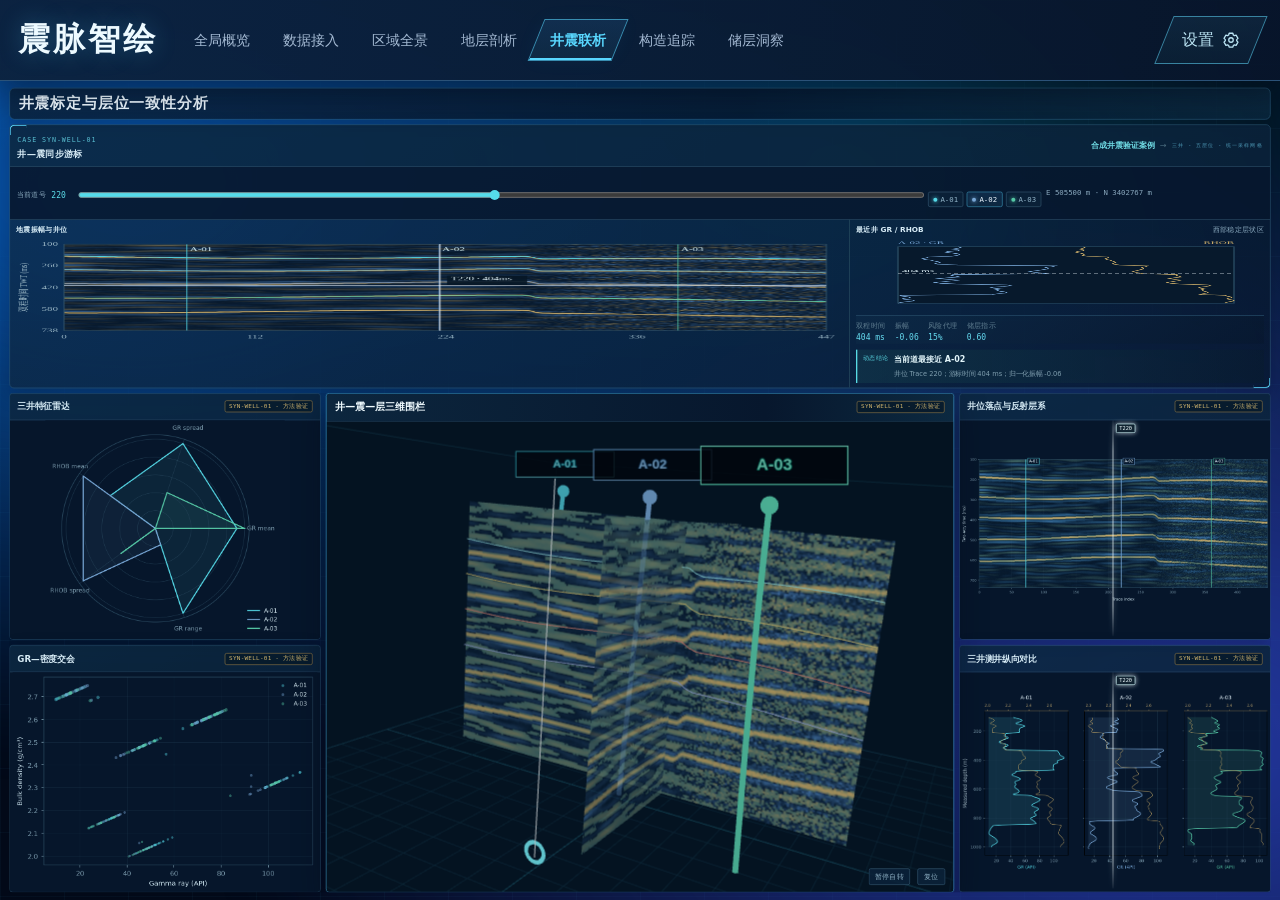
==== commit fe62fdb3: "Add coordinated evidence chain across analysis pages" ====
--- a/site/alignment.html
+++ b/site/alignment.html
@@ -3,8 +3,8 @@
 <head>
   <meta charset="utf-8"><meta name="viewport" content="width=device-width, initial-scale=1">
   <meta name="description" content="震脉智绘 · 井震联析"><title>井震联析 · 震脉智绘</title>
-  <link rel="stylesheet" href="styles.css?v=visual-palette-1"><link rel="stylesheet" href="page-transitions.css?v=curtain-1">
-  <script src="page-transitions.js?v=curtain-1"></script><script src="narrative-single-screen.js?v=1" defer></script><script src="assets/story-analysis-data.js?v=visual-palette-1" defer></script><script type="module" src="story-geology-three.js?v=renderer-parity-7"></script><script src="story-linked-analysis.js?v=visual-palette-1" defer></script><script src="active-case-context.js" defer></script><script src="assets/settings-model.js" defer></script><script src="settings.js" defer></script>
+  <link rel="stylesheet" href="styles.css?v=evidence-chain-1"><link rel="stylesheet" href="page-transitions.css?v=curtain-1">
+  <script src="page-transitions.js?v=curtain-1"></script><script src="narrative-single-screen.js?v=1" defer></script><script src="assets/story-analysis-data.js?v=visual-palette-1" defer></script><script type="module" src="story-geology-three.js?v=evidence-chain-1"></script><script src="story-linked-analysis.js?v=evidence-chain-1" defer></script><script src="active-case-context.js" defer></script><script src="assets/settings-model.js" defer></script><script src="settings.js" defer></script>
 </head>
 <body class="narrative-page welltie-page">
   <a class="skip-link" href="#main-content">跳到主要内容</a>
--- a/site/styles.css
+++ b/site/styles.css
@@ -1024,6 +1024,16 @@
 .analysis-toolbar output { color: #7899a9; font: 8px/1.3 Consolas,monospace; text-align: right; }
 .analysis-toolbar-tail { display: grid; gap: 5px; justify-items: stretch; min-width: 205px; }
 .analysis-toolbar-tail .analysis-threshold { grid-template-columns: auto auto minmax(82px,1fr); }
+.analysis-reservoir-controls { display: grid; grid-template-columns: auto minmax(190px,1fr); gap: 8px; align-items: center; }
+.analysis-toolbar label.analysis-interval { display: flex; gap: 5px; white-space: nowrap; }
+.analysis-interval select {
+  padding: 3px 5px;
+  border: 1px solid #356074;
+  border-radius: 3px;
+  color: #bfe6ed;
+  background: #081c2d;
+  font: 9px/1 Consolas,monospace;
+}
 .analysis-toolbar-tail output { display: block; }
 .analysis-layout { display: grid; grid-template-columns: minmax(0,8fr) minmax(270px,4fr); min-height: 330px; }
 .analysis-view,.analysis-inspector { min-width: 0; margin: 0; padding: 11px 12px 9px; }
@@ -2097,3 +2107,72 @@
 .narrative-screen-canvas .professional-reservoir .candidate-ranking h3 { padding: 5px 8px; }
 .narrative-screen-canvas .professional-reservoir .candidate-ranking article { padding: 4px 8px; }
 .narrative-screen-canvas .professional-reservoir .candidate-ranking article span { white-space: nowrap; overflow: hidden; text-overflow: ellipsis; }
+
+/* Evidence-chain upgrade: explicit case identity, coordinated selection and live conclusions. */
+.analysis-source-chain {
+  display: flex;
+  align-items: center;
+  justify-content: flex-end;
+  gap: 8px;
+  min-width: 0;
+  color: #829eae;
+  font-size: 12px;
+  white-space: nowrap;
+}
+.analysis-source-chain b { color: #70dce5; font-weight: 600; }
+.analysis-source-chain i { color: #496b7e; font-style: normal; }
+.analysis-case-code { color: #59bed1 !important; font: 10px/1 Consolas,monospace !important; letter-spacing: .14em !important; }
+.analysis-conclusion {
+  display: grid;
+  grid-template-columns: auto minmax(0,1fr);
+  gap: 2px 8px;
+  margin-top: 5px;
+  padding: 6px 8px;
+  border-left: 2px solid #58dbe5;
+  background: linear-gradient(90deg,#12384a99,#071b2b66);
+}
+.analysis-conclusion > span { grid-row: 1 / 3; color: #5bd8e2; font: 9px/1.4 Consolas,monospace; letter-spacing: .08em; }
+.analysis-conclusion strong { min-width: 0; color: #e3f6fa; font-size: 12px; white-space: nowrap; overflow: hidden; text-overflow: ellipsis; }
+.analysis-conclusion small { min-width: 0; color: #7f9eae; font-size: 10px; white-space: nowrap; overflow: hidden; text-overflow: ellipsis; }
+.data-case-chip {
+  flex: none;
+  margin-left: auto;
+  padding: 3px 6px;
+  border: 1px solid #35647a;
+  border-radius: 3px;
+  color: #8ca9b8;
+  background: #071a2bdb;
+  font: 9px/1.1 Consolas,monospace;
+  font-style: normal;
+  letter-spacing: .04em;
+}
+.data-case-chip.is-f3 { border-color: #3f9cac; color: #68dae3; }
+.data-case-chip.is-synthetic { border-color: #816e45; color: #d0b46d; }
+.story-panel { position: relative; }
+.linked-selection-marker {
+  --linked-position: 50%;
+  position: absolute;
+  z-index: 8;
+  top: 40px;
+  bottom: 5px;
+  left: var(--linked-position);
+  width: 1px;
+  pointer-events: none;
+  filter: drop-shadow(0 0 4px #ecfbffcc);
+}
+.linked-selection-marker i { display: block; width: 1px; height: 100%; background: linear-gradient(#ffffff20,#f3fdff 14%,#f3fdff 86%,#ffffff20); }
+.linked-selection-marker span {
+  position: absolute;
+  top: 5px;
+  left: 5px;
+  padding: 2px 4px;
+  border: 1px solid #cbeef2;
+  border-radius: 2px;
+  color: #f1fdff;
+  background: #061827e8;
+  font: 8px/1 Consolas,monospace;
+}
+@media (max-width: 900px) {
+  .analysis-source-chain { display: none; }
+  .data-case-chip { display: none; }
+}
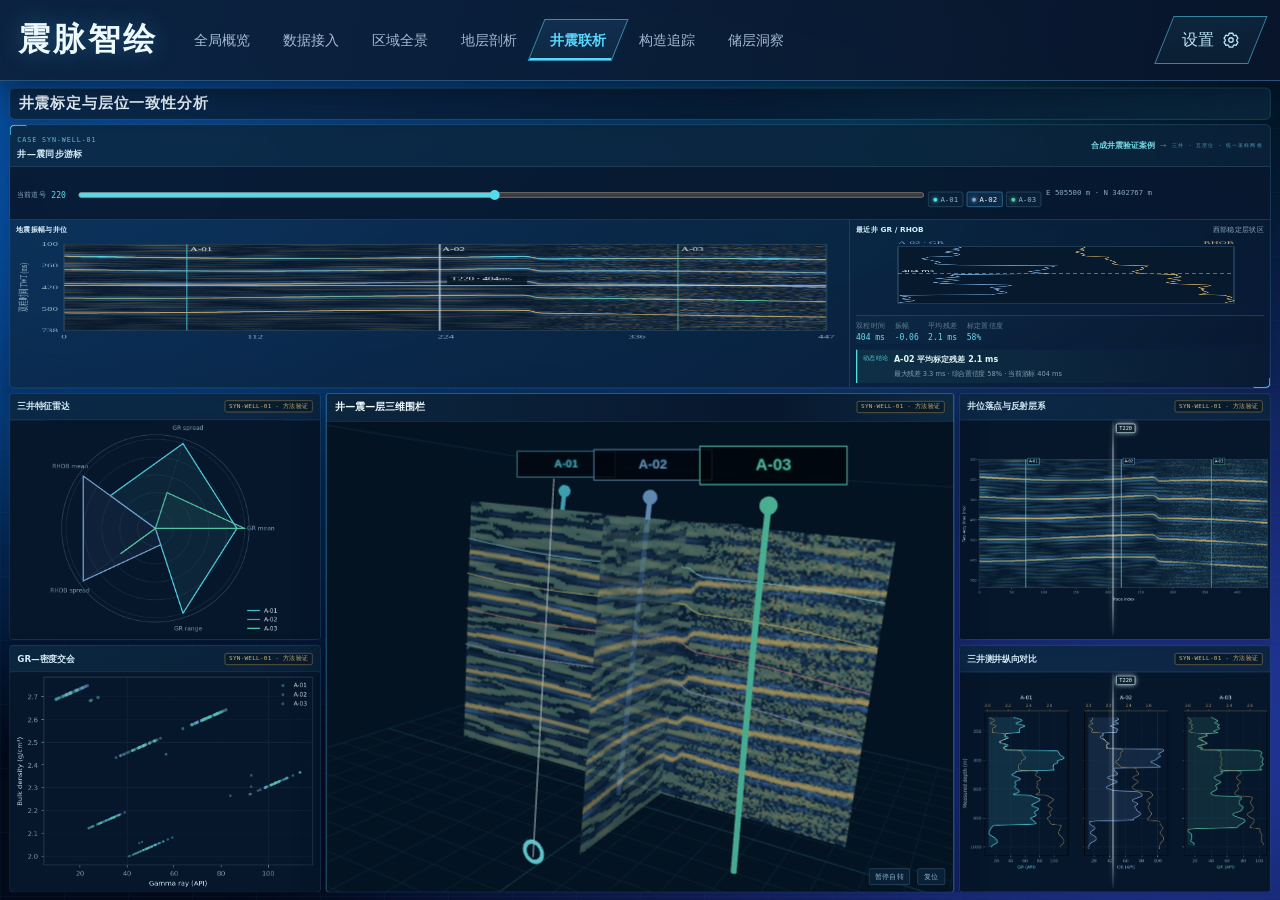
==== commit 042703e3: "Add decision metrics and reservoir candidate zones" ====
--- a/site/alignment.html
+++ b/site/alignment.html
@@ -3,8 +3,8 @@
 <head>
   <meta charset="utf-8"><meta name="viewport" content="width=device-width, initial-scale=1">
   <meta name="description" content="震脉智绘 · 井震联析"><title>井震联析 · 震脉智绘</title>
-  <link rel="stylesheet" href="styles.css?v=evidence-chain-1"><link rel="stylesheet" href="page-transitions.css?v=curtain-1">
-  <script src="page-transitions.js?v=curtain-1"></script><script src="narrative-single-screen.js?v=1" defer></script><script src="assets/story-analysis-data.js?v=visual-palette-1" defer></script><script type="module" src="story-geology-three.js?v=evidence-chain-1"></script><script src="story-linked-analysis.js?v=evidence-chain-1" defer></script><script src="active-case-context.js" defer></script><script src="assets/settings-model.js" defer></script><script src="settings.js" defer></script>
+  <link rel="stylesheet" href="styles.css?v=evidence-chain-2"><link rel="stylesheet" href="page-transitions.css?v=curtain-1">
+  <script src="page-transitions.js?v=curtain-1"></script><script src="narrative-single-screen.js?v=1" defer></script><script src="assets/story-analysis-data.js?v=visual-palette-1" defer></script><script type="module" src="story-geology-three.js?v=evidence-chain-2"></script><script src="story-linked-analysis.js?v=evidence-chain-2" defer></script><script src="active-case-context.js" defer></script><script src="assets/settings-model.js" defer></script><script src="settings.js" defer></script>
 </head>
 <body class="narrative-page welltie-page">
   <a class="skip-link" href="#main-content">跳到主要内容</a>
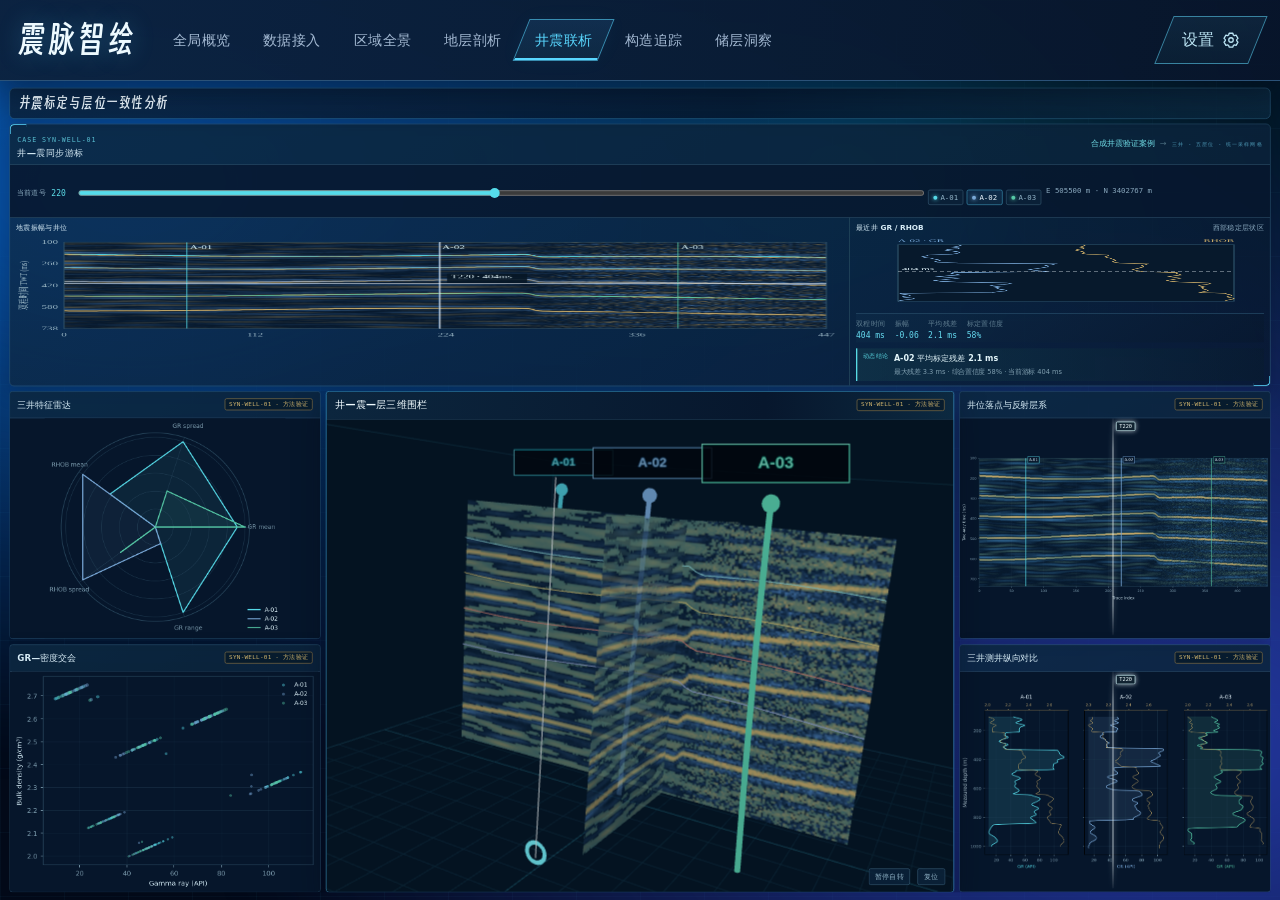
==== commit 99eaa4e9: "Add public login entry and refine typography" ====
--- a/site/alignment.html
+++ b/site/alignment.html
@@ -3,13 +3,13 @@
 <head>
   <meta charset="utf-8"><meta name="viewport" content="width=device-width, initial-scale=1">
   <meta name="description" content="震脉智绘 · 井震联析"><title>井震联析 · 震脉智绘</title>
-  <link rel="stylesheet" href="styles.css?v=evidence-chain-2"><link rel="stylesheet" href="page-transitions.css?v=curtain-1">
+  <link rel="stylesheet" href="styles.css?v=typography-entry-1"><link rel="stylesheet" href="page-transitions.css?v=curtain-1">
   <script src="page-transitions.js?v=curtain-1"></script><script src="narrative-single-screen.js?v=1" defer></script><script src="assets/story-analysis-data.js?v=visual-palette-1" defer></script><script type="module" src="story-geology-three.js?v=evidence-chain-2"></script><script src="story-linked-analysis.js?v=evidence-chain-2" defer></script><script src="active-case-context.js" defer></script><script src="assets/settings-model.js" defer></script><script src="settings.js" defer></script>
 </head>
 <body class="narrative-page welltie-page">
   <a class="skip-link" href="#main-content">跳到主要内容</a>
-  <header class="site-header"><a class="brand" href="index.html">震脉智绘</a><nav aria-label="主要目录">
-    <a href="index.html"><span>全局概览</span></a><a href="input.html"><span>数据接入</span></a><a href="data.html"><span>区域全景</span></a><a href="quality.html"><span>地层剖析</span></a><a href="alignment.html" aria-current="page"><span>井震联析</span></a><a href="inference.html"><span>构造追踪</span></a><a href="results.html"><span>储层洞察</span></a>
+  <header class="site-header"><a class="brand" href="overview.html">震脉智绘</a><nav aria-label="主要目录">
+    <a href="overview.html"><span>全局概览</span></a><a href="input.html"><span>数据接入</span></a><a href="data.html"><span>区域全景</span></a><a href="quality.html"><span>地层剖析</span></a><a href="alignment.html" aria-current="page"><span>井震联析</span></a><a href="inference.html"><span>构造追踪</span></a><a href="results.html"><span>储层洞察</span></a>
   </nav></header>
   <div class="narrative-content-viewport" data-narrative-viewport><div class="narrative-screen-canvas" data-narrative-screen><div class="workspace"><main id="main-content" class="story-main" tabindex="-1">
     <header class="story-heading"><div><h1>井震标定与层位一致性分析</h1></div><b>井震联析</b></header>
--- a/site/styles.css
+++ b/site/styles.css
@@ -1,6 +1,16 @@
 /* 任务2：深蓝科技风。四页共享主题，大屏动画为装饰效果。 */
+@font-face {
+  font-family: "Zhenmai Display";
+  src: url("assets/fonts/SmileySans-Oblique.woff2") format("woff2");
+  font-display: swap;
+  font-style: normal;
+  font-weight: 400;
+}
 :root {
   color-scheme: dark;
+  --font-sans: "HarmonyOS Sans SC", "MiSans", "Source Han Sans SC", "Noto Sans CJK SC", "Microsoft YaHei UI", "Microsoft YaHei", system-ui, sans-serif;
+  --font-display: "Zhenmai Display", "HarmonyOS Sans SC", "Microsoft YaHei UI", sans-serif;
+  --font-mono: "Cascadia Code", "JetBrains Mono", "SFMono-Regular", Consolas, monospace;
   --bg: #050e21;
   --surface: #0b1d36;
   --surface-deep: #08172d;
@@ -10,7 +20,7 @@
   --muted: #a4bad3;
 }
 * { box-sizing: border-box; }
-body { margin: 0; min-height: 100vh; color: var(--text); font: 16px/1.6 system-ui, "Microsoft YaHei", sans-serif; background: radial-gradient(ellipse at 10% 8%, #12375688, transparent 42%), radial-gradient(ellipse at 95% 70%, #142e6080, transparent 42%), var(--bg); background-attachment: fixed; }
+body { margin: 0; min-height: 100vh; color: var(--text); font: 16px/1.6 var(--font-sans); font-synthesis: none; text-rendering: optimizeLegibility; -webkit-font-smoothing: antialiased; font-feature-settings: "kern" 1, "liga" 1, "tnum" 1; background: radial-gradient(ellipse at 10% 8%, #12375688, transparent 42%), radial-gradient(ellipse at 95% 70%, #142e6080, transparent 42%), var(--bg); background-attachment: fixed; }
 body::before { content: ""; position: fixed; inset: 0; pointer-events: none; background-image: linear-gradient(#59d8ff09 1px, transparent 1px), linear-gradient(90deg, #59d8ff09 1px, transparent 1px); background-size: 64px 64px; }
 body > header, body > .workspace { position: relative; }
 a { color: var(--accent); }
@@ -18,9 +28,9 @@
 .skip-link { position: absolute; left: 16px; top: -100px; z-index: 10; padding: 10px 16px; border: 1px solid var(--accent); background: var(--surface-deep); }
 .skip-link:focus { top: 8px; }
 .site-header { display: flex; align-items: center; flex-wrap: wrap; gap: 40px; padding: 16px 18px; background: linear-gradient(100deg, #0c213cee, #08152bee); border-bottom: 1px solid var(--line); box-shadow: 0 8px 32px #02071380; }
-.brand { flex-shrink: 0; color: #edfaff; font-size: 32px; line-height: 1.3; font-weight: 700; letter-spacing: 3px; text-decoration: none; text-shadow: 0 0 24px #59d8ff40; }
+.brand { flex-shrink: 0; color: #edfaff; font-family: var(--font-display); font-size: 34px; line-height: 1.15; font-weight: 400; letter-spacing: .08em; text-decoration: none; text-shadow: 0 0 24px #59d8ff40; }
 .site-header nav { display: flex; flex-wrap: wrap; align-items: center; gap: 10px; }
-nav a { display: block; transform: skewX(-22deg); padding: 10px 18px; border: 1px solid transparent; border-radius: 0; color: var(--muted); font-size: 16px; text-decoration: none; white-space: nowrap; transition: background .2s, color .2s, border-color .2s; }
+nav a { display: block; transform: skewX(-22deg); padding: 10px 18px; border: 1px solid transparent; border-radius: 0; color: var(--muted); font-size: 16px; font-weight: 520; letter-spacing: .025em; text-decoration: none; white-space: nowrap; transition: background .2s, color .2s, border-color .2s; }
 nav a > span { display: block; transform: skewX(22deg); }
 nav a:hover { color: var(--text); border-color: var(--line); background: #16385788; }
 nav a[aria-current="page"] { color: var(--accent); border-color: #388db0; background: linear-gradient(180deg, #1b477166, #12334c88); box-shadow: inset 0 -2px 0 var(--accent), 0 0 20px #59d8ff0a; font-weight: 700; }
@@ -44,7 +54,7 @@
 .settings-rows > div { display: flex; align-items: center; justify-content: space-between; gap: 18px; min-width: 0; padding: 16px 0; border-bottom: 1px dashed #6b87932a; }
 .settings-rows > div:last-child { border-bottom: 0; }
 .settings-rows dt { flex: none; color: #8fa6b6; font-size: 13px; font-weight: 400; }
-.settings-rows dd { margin: 0; color: #6cddde; font-size: 13px; line-height: 1.55; font-family: 'Cascadia Mono',Consolas,monospace; text-align: right; overflow-wrap: anywhere; }
+.settings-rows dd { margin: 0; color: #6cddde; font-size: 13px; line-height: 1.55; font-family: var(--font-mono); text-align: right; overflow-wrap: anywhere; }
 .settings-rows .settings-parameters dt { color: #bdced9; font-size: 16px; font-weight: 700; }
 .settings-rows .settings-parameters dd { color: #8ce8e4; font-size: 13px; font-weight: 600; }
 .settings-footer { display: flex; justify-content: flex-end; margin-top: 14px; }
@@ -61,10 +71,10 @@
 section::before { top: -1px; left: -1px; border-top: 2px solid var(--accent); border-left: 2px solid var(--accent); border-radius: 8px 0 0; }
 section::after { bottom: -1px; right: -1px; border-bottom: 2px solid var(--accent); border-right: 2px solid var(--accent); border-radius: 0 0 8px; }
 section > h2, section > p { text-align: center; }
-h1, h2, h3 { line-height: 1.4; }
-h1 { margin: 0; font-size: 28px; }
-h2 { margin: 0 0 18px; font-size: 22px; font-weight: 600; }
-h3 { margin: 0 0 16px; font-size: 18px; font-weight: 600; }
+h1, h2, h3 { line-height: 1.32; text-wrap: balance; }
+h1 { margin: 0; font-family: var(--font-display); font-size: 30px; font-weight: 400; letter-spacing: .035em; }
+h2 { margin: 0 0 18px; font-size: 22px; font-weight: 680; letter-spacing: .02em; }
+h3 { margin: 0 0 16px; font-size: 18px; font-weight: 650; letter-spacing: .015em; }
 .grid { display: grid; grid-template-columns: repeat(2, minmax(0, 1fr)); gap: 20px; }
 .panel, fieldset, .control-panel { min-width: 0; margin: 0; padding: 20px; border: 1px solid var(--line); border-radius: 6px; background: linear-gradient(145deg, #102d4c66, #07152a99); box-shadow: inset 0 0 22px #10365522; }
 .panel h3 { text-align: center; }
